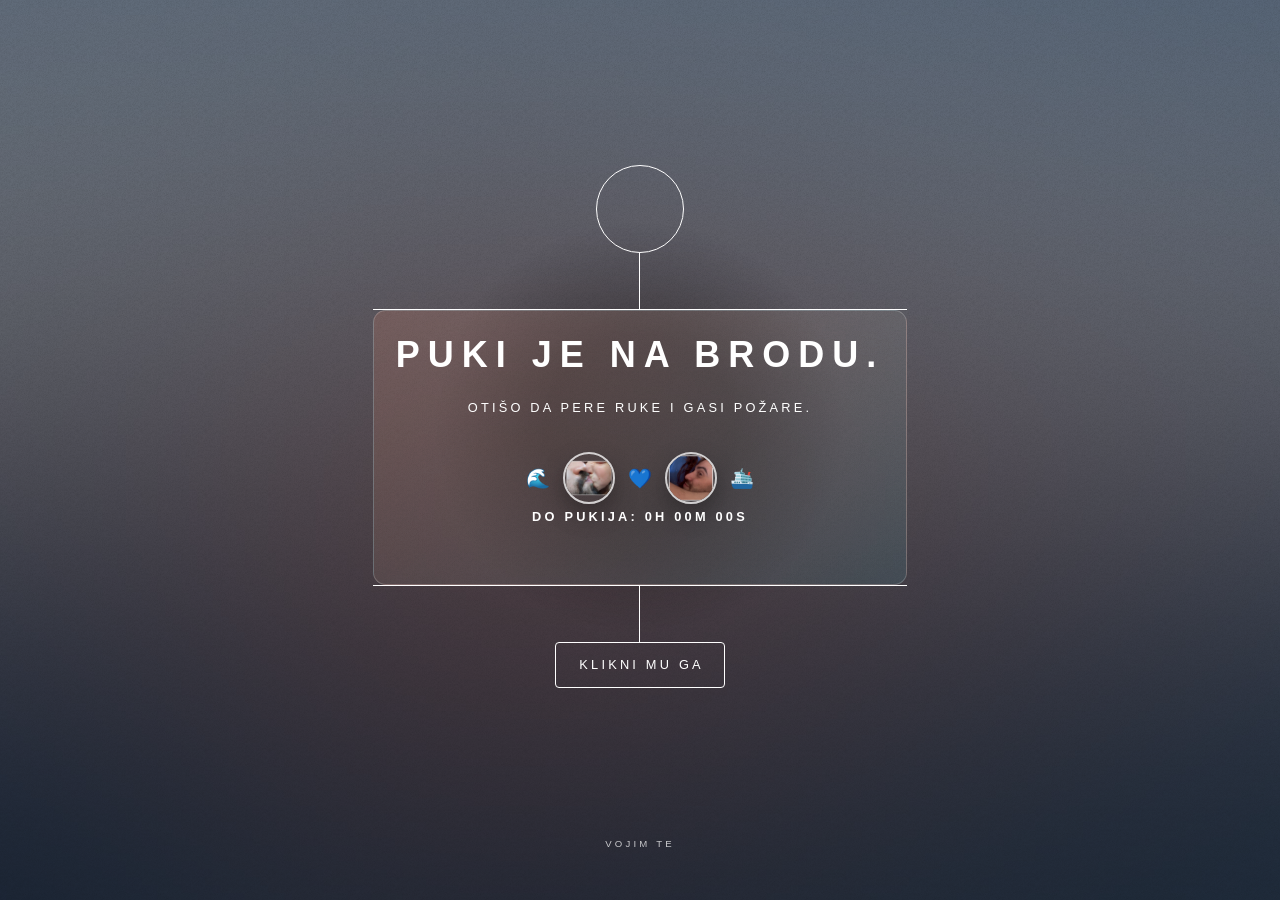
==== puki-na-brodu.html @ cd3540d0 "Refactor code structure for improved readability and maintainability" ====
<!-- beži bre ne čitaj skloni se -->
<!DOCTYPE HTML>
<html>
	<head>
		<title>PUKI NA BRODU</title>
		<meta charset="utf-8" />
		<meta name="viewport" content="width=device-width, initial-scale=1, user-scalable=no" />
		<link rel="icon" type="image/webp" href="images/puki.webp" />
		<link rel="stylesheet" href="assets/css/main.css" />
		<noscript><link rel="stylesheet" href="assets/css/noscript.css" /></noscript>
		<style>
			:root {
				--boja-1: #ff8a65;
				--boja-2: #ffd54f;
				--boja-3: #4dd0e1;
				--boja-4: #f06292;
				--staklo: rgba(255, 255, 255, 0.08);
			}

			#header .content .inner {
				background: linear-gradient(145deg, rgba(255, 138, 101, 0.16), rgba(77, 208, 225, 0.1));
				border: 1px solid rgba(255, 255, 255, 0.2);
				border-radius: 0.8rem;
				padding: 1.35rem;
			}

			.osmeh-red {
				display: flex;
				justify-content: center;
				align-items: center;
				gap: 0.8rem;
				margin-top: 0.9rem;
				font-size: 1.2rem;
			}

			.ukras-slika {
				width: 52px;
				height: 52px;
				border-radius: 50%;
				object-fit: cover;
				border: 2px solid rgba(255, 255, 255, 0.75);
				box-shadow: 0 10px 24px rgba(0, 0, 0, 0.3);
			}

			.brod-kutija {
				display: grid;
				gap: 1.25rem;
			}

			.brod-kartica {
				border: 1px solid rgba(255, 255, 255, 0.25);
				border-radius: 0.5rem;
				padding: 1rem 1.1rem;
				background: linear-gradient(135deg, var(--staklo), rgba(255, 255, 255, 0.02));
				backdrop-filter: blur(6px);
				cursor: pointer;
				transition: transform 180ms ease, border-color 180ms ease, box-shadow 180ms ease;
			}

			.brod-kartica:hover {
				transform: translateY(-2px);
				border-color: rgba(255, 213, 79, 0.75);
				box-shadow: 0 12px 24px rgba(0, 0, 0, 0.25);
			}

			.brod-kartica:focus-visible {
				outline: 2px solid var(--boja-2);
				outline-offset: 2px;
			}

			.brod-oznaka {
				display: inline-flex;
				align-items: center;
				gap: 0.45rem;
				font-size: 0.75rem;
				letter-spacing: 0.16rem;
				text-transform: uppercase;
				opacity: 0.86;
			}

			.brod-oznaka.otkljucano {
				color: #8bffb4;
			}

			.brod-oznaka.zakljucano {
				color: #ffd88a;
			}

			.brod-kartica h3 {
				margin: 0.65rem 0 0.5rem;
				font-size: 1rem;
				letter-spacing: 0.05rem;
			}

			.brod-kartica p {
				margin: 0;
				line-height: 1.75;
			}

			.poruka-zaglavlje {
				display: flex;
				justify-content: space-between;
				align-items: center;
				gap: 0.8rem;
			}

			.poruka-emodzi {
				font-size: 1.25rem;
			}

			.poruka-hint {
				display: block;
				margin-top: 0.4rem;
				font-size: 0.8rem;
				opacity: 0.8;
			}

			.poruka-strelica {
				font-size: 1.1rem;
				opacity: 0.9;
				transition: transform 220ms ease;
			}

			.brod-kartica.otvorena .poruka-strelica {
				transform: rotate(180deg);
			}

			.poruka-sadrzaj {
				max-height: 0;
				overflow: hidden;
				opacity: 0;
				transform: translateY(-5px);
				transition: max-height 360ms ease, opacity 280ms ease, transform 280ms ease, margin-top 280ms ease;
				margin-top: 0;
			}

			.brod-kartica.otvorena .poruka-sadrzaj {
				max-height: 420px;
				opacity: 1;
				transform: translateY(0);
				margin-top: 0.65rem;
			}

			.slika-poruke {
				width: 100%;
				max-width: 320px;
				display: block;
				margin-top: 0.7rem;
				border-radius: 0.6rem;
				border: 1px solid rgba(255, 255, 255, 0.35);
			}

			.brod-kartica.zakljucano-tresenje {
				animation: tresni 360ms ease;
			}

			@keyframes tresni {
				0% { transform: translateX(0); }
				25% { transform: translateX(-5px); }
				50% { transform: translateX(5px); }
				75% { transform: translateX(-3px); }
				100% { transform: translateX(0); }
			}

			.brod-odbrojavanje {
				font-size: 1.5rem;
				font-weight: 700;
				letter-spacing: 0.08rem;
				line-height: 1.2;
				word-break: break-word;
			}

			.brod-podtekst {
				opacity: 0.84;
				margin-top: 0.35rem;
				font-size: 0.92rem;
			}

			.napomena-azuriranje {
				display: block;
				margin-top: 0.75rem;
				font-size: 0.78rem;
				opacity: 0.65;
			}

			.vracen-status {
				color: #8bffb4;
				font-weight: 700;
			}

			@media screen and (max-width: 736px) {
				.brod-odbrojavanje {
					font-size: 1.2rem;
				}

				.ukras-slika {
					width: 42px;
					height: 42px;
				}
			}
		</style>
	</head>
	<body class="is-preload">

		<div id="wrapper">
			<header id="header">
				<div class="logo">
					<span class="icon solid fa-ship"></span>
				</div>
				<div class="content">
					<div class="inner">
						<h1>Puki je na brodu.</h1>
						<p>Otišo da pere ruke i gasi požare.</p>
						<div class="osmeh-red" aria-hidden="true">
							<span>🌊</span>
							<img class="ukras-slika" src="images/ljub.webp" alt="" />
							<span>💙</span>
							<img class="ukras-slika" src="images/grl.webp" alt="" />
							<span>🛳️</span>
						</div>
						<p class="brod-odbrojavanje" id="odbrojavanjeSati">Odbrojavanje</p>
						<p class="brod-podtekst" id="odbrojavanjeOpis">Puki povratak dan trijes prvi oktobar.</p>
					</div>
				</div>
				<nav>
					<ul>
						<li><a href="#poruke">Klikni mu ga</a></li>
					</ul>
				</nav>
			</header>

			<div id="main">
				<article id="poruke">
					<h2 class="major">Otvori kad...</h2>
					<div class="brod-kutija">
						<section class="brod-kartica poruka-kartica" id="karticaUvekTu" data-zakljucana="ne" role="button" tabindex="0" aria-expanded="false" aria-controls="sadrzajUvekTu">
							<p class="brod-oznaka otkljucano"><span class="icon solid fa-envelope-open-text"></span> Otključano</p>
							<div class="poruka-zaglavlje">
								<h3>Otvori kad ti baš falim</h3>
								<span class="poruka-strelica" aria-hidden="true">▼</span>
							</div>
							<span class="poruka-hint"><span class="poruka-emodzi" aria-hidden="true">💌</span> Klikni karticu da otvoriš poruku.</span>
							<div class="poruka-sadrzaj" id="sadrzajUvekTu">
								<p>
									A bre stenčugo...<br />
									Nemo pačeš, mnogo te vojim i nedostaješ mi.<br />
									Brzo se vraćam, nećeš ni osetiti. 🤍
								</p>
								<img class="slika-poruke" src="images/ljub.webp" alt="Puki i ti dok se ljubite" />
							</div>
						</section>

						<section class="brod-kartica poruka-kartica" id="rucnaPorukaKartica" data-zakljucana="da" role="button" tabindex="0" aria-expanded="false" aria-controls="sadrzajRucnePoruke">
							<p class="brod-oznaka zakljucano" id="rucnaPorukaOznaka"><span class="icon solid fa-lock"></span> Zaključano</p>
							<div class="poruka-zaglavlje">
								<h3 id="rucnaPorukaNaslov">Otvori kad Puki otključa</h3>
								<span class="poruka-strelica" aria-hidden="true">▼</span>
							</div>
							<span class="poruka-hint" id="rucnaPorukaHint"><span class="poruka-emodzi" aria-hidden="true">🔒</span> Još je zaključano, klik može samo da proba.</span>
							<div class="poruka-sadrzaj" id="sadrzajRucnePoruke">
								<p id="rucnaPorukaTekst">Nema poruke još.</p>
								<img class="slika-poruke" src="images/grl.webp" alt="Puki i ti dok se grlite" />
							</div>
							<span class="napomena-azuriranje">Nema poruke bjež.</span>
						</section>
					</div>
				</article>
			</div>

			<footer id="footer">
				<p class="copyright">vojim te</p>
			</footer>
		</div>

		<div id="bg"></div>

		<script src="assets/js/jquery.min.js"></script>
		<script src="assets/js/browser.min.js"></script>
		<script src="assets/js/breakpoints.min.js"></script>
		<script src="assets/js/util.js"></script>
		<script src="assets/js/main.js"></script>
		<script>
			(function () {
				var povratakU = new Date('2026-10-31T23:00:00+01:00');
				var odbrojavanjeSatiEl = document.getElementById('odbrojavanjeSati');
				var odbrojavanjeOpisEl = document.getElementById('odbrojavanjeOpis');

				
				var RUCNA_PORUKA = {
					otkljucana: false
				};

				var rucnaPorukaOznakaEl = document.getElementById('rucnaPorukaOznaka');
				var rucnaPorukaNaslovEl = document.getElementById('rucnaPorukaNaslov');
				var rucnaPorukaTekstEl = document.getElementById('rucnaPorukaTekst');
				var rucnaPorukaKarticaEl = document.getElementById('rucnaPorukaKartica');
				var rucnaPorukaHintEl = document.getElementById('rucnaPorukaHint');

				function dopuniNulom(vrednost) {
					return String(vrednost).padStart(2, '0');
				}

				function azurirajOdbrojavanje() {
					if (!odbrojavanjeSatiEl || !odbrojavanjeOpisEl)
						return;

					var razlikaMs = povratakU.getTime() - Date.now();

					if (razlikaMs <= 0) {
						odbrojavanjeSatiEl.textContent = 'Do Pukija: 0h 00m 00s';
						odbrojavanjeOpisEl.textContent = '';
						return;
					}

					var ukupnoSekundi = Math.floor(razlikaMs / 1000);
					var ukupnoSati = Math.floor(ukupnoSekundi / 3600);
					var minuti = Math.floor((ukupnoSekundi % 3600) / 60);
					var sekunde = ukupnoSekundi % 60;

					odbrojavanjeSatiEl.textContent = 'Do Pukija: ' + ukupnoSati + 'h ' + dopuniNulom(minuti) + 'm ' + dopuniNulom(sekunde) + 's';
					odbrojavanjeOpisEl.textContent = 'Povratak planiran 31. oktobra predveče (okvirno 23:00).';
				}

				function prikaziRucnuPoruku() {
					if (!rucnaPorukaOznakaEl || !rucnaPorukaNaslovEl || !rucnaPorukaTekstEl)
						return;

					if (RUCNA_PORUKA.otkljucana) {
						rucnaPorukaOznakaEl.classList.remove('zakljucano');
						rucnaPorukaOznakaEl.classList.add('otkljucano');
						rucnaPorukaOznakaEl.innerHTML = '<span class="icon solid fa-envelope-open-text"></span> Otkljucano';
						rucnaPorukaNaslovEl.textContent = RUCNA_PORUKA.naslov || 'Nova poruka od Pukija';
						rucnaPorukaTekstEl.textContent = RUCNA_PORUKA.tekst || 'Čekaj nisam stigo da napišemmm.';
						if (rucnaPorukaKarticaEl)
							rucnaPorukaKarticaEl.setAttribute('data-zakljucana', 'ne');
						if (rucnaPorukaHintEl)
							rucnaPorukaHintEl.innerHTML = '<span class="poruka-emodzi" aria-hidden="true">✨</span> Klikni karticu da otvoriš poruku.';
					}
				}

				function promeniOtvorenostKartice(karticaEl) {
					var jeZakljucana = karticaEl.getAttribute('data-zakljucana') === 'da';
					if (jeZakljucana) {
						karticaEl.classList.remove('zakljucano-tresenje');
						void karticaEl.offsetWidth;
						karticaEl.classList.add('zakljucano-tresenje');
						if (rucnaPorukaHintEl)
							rucnaPorukaHintEl.innerHTML = '<span class="poruka-emodzi" aria-hidden="true">🔐</span> Još malo strpljenja, Puki će otključati kada dođe trenutak.';
						return;
					}

					var sadaOtvorena = karticaEl.classList.toggle('otvorena');
					karticaEl.setAttribute('aria-expanded', sadaOtvorena ? 'true' : 'false');
				}

				function poveziKarticeNaKlik() {
					var kartice = document.querySelectorAll('.poruka-kartica');
					for (var i = 0; i < kartice.length; i++) {
						kartice[i].addEventListener('click', function () {
							promeniOtvorenostKartice(this);
						});

						kartice[i].addEventListener('keydown', function (event) {
							if (event.key === 'Enter' || event.key === ' ') {
								event.preventDefault();
								promeniOtvorenostKartice(this);
							}
						});
					}
				}

				prikaziRucnuPoruku();
				poveziKarticeNaKlik();
				azurirajOdbrojavanje();
				window.setInterval(azurirajOdbrojavanje, 1000);
			})();
		</script>

	</body>
</html>
---- assets/css/main.css ----
#header .return-celebration {
		margin-top: 1.25rem;
		padding: 2rem 1.5rem 2.25rem;
		width: 100%;
		min-height: 18rem;
		box-sizing: border-box;
		overflow: visible;
		display: flex;
		flex-direction: column;
		justify-content: flex-start;
		gap: 1rem;
		border-radius: 18px;
		background: rgba(255, 255, 255, 0.12);
		border: 1px solid rgba(255, 255, 255, 0.18);
		box-shadow: 0 18px 40px rgba(0, 0, 0, 0.18);
		backdrop-filter: blur(10px);
		-webkit-backdrop-filter: blur(10px);
		text-align: center;
		animation: celebration-pop 0.8s ease-out both;
	}

	#header .celebration-badge,
	#header .celebration-title,
	#header .celebration-copy {
		margin: 0;
	}

	#header .celebration-badge {
		font-size: 0.78rem;
		letter-spacing: 0.24em;
		text-transform: uppercase;
		opacity: 0.9;
	}

	#header .celebration-title {
		margin-top: 0.55rem;
		font-size: 1.15rem;
		font-weight: 700;
	}

	#header .celebration-copy {
		margin-top: 0.5rem;
		font-size: 0.92rem;
		line-height: 1.6;
		opacity: 0.92;
		word-break: break-word;
	}

	#header .celebration-links {
		display: flex;
		flex-wrap: wrap;
		justify-content: space-around;
		gap: 0.75rem;
		margin-top: 1.25rem;
		padding-top: 0.25rem;
	}

	#header .celebration-link {
		min-width: 12rem;
		white-space: normal;
		letter-spacing: 0.04rem;
		padding: 0.55rem 1rem;
		font-size: 0.9rem;
		text-transform: none;
		display: inline-flex;
		align-items: center;
		justify-content: center;
	}

	@media (max-width: 640px) {
		#header .return-celebration {
			min-height: 0;
			padding: 1.4rem 1rem 1.6rem;
		}

		#header .celebration-links {
			flex-direction: column;
			align-items: stretch;
		}
		#header .celebration-link {
			min-width: 0;
			width: 100%;
		}
	}

	#header .celebration-confetti {
		display: flex;
		justify-content: center;
		gap: 0.55rem;
		margin-top: 0.9rem;
		font-size: 1.15rem;
		filter: drop-shadow(0 8px 12px rgba(0, 0, 0, 0.22));
	}

	#header .celebration-confetti span {
		display: inline-block;
		animation: confetti-bounce 1.6s ease-in-out infinite;
	}

	#header .celebration-confetti span:nth-child(2) {
		animation-delay: 0.12s;
	}

	#header .celebration-confetti span:nth-child(3) {
		animation-delay: 0.24s;
	}

	#header .celebration-confetti span:nth-child(4) {
		animation-delay: 0.36s;
	}

	#header .celebration-confetti span:nth-child(5) {
		animation-delay: 0.48s;
	}

	@keyframes celebration-pop {
		from {
			opacity: 0;
			transform: translateY(18px) scale(0.96);
		}
		to {
			opacity: 1;
			transform: translateY(0) scale(1);
		}
	}

	@keyframes confetti-bounce {
		0%, 100% {
			transform: translateY(0) rotate(0deg);
		}
		50% {
			transform: translateY(-7px) rotate(8deg);
		}
	}
@import url(fontawesome-all.min.css);
@import url("https://fonts.googleapis.com/css?family=Source+Sans+Pro:300italic,600italic,300,600");


html, body, div, span, applet, object,
iframe, h1, h2, h3, h4, h5, h6, p, blockquote,
pre, a, abbr, acronym, address, big, cite,
code, del, dfn, em, img, ins, kbd, q, s, samp,
small, strike, strong, sub, sup, tt, var, b,
u, i, center, dl, dt, dd, ol, ul, li, fieldset,
form, label, legend, table, caption, tbody,
tfoot, thead, tr, th, td, article, aside,
canvas, details, embed, figure, figcaption,
footer, header, hgroup, menu, nav, output, ruby,
section, summary, time, mark, audio, video {
	margin: 0;
	padding: 0;
	border: 0;
	font-size: 100%;
	font: inherit;
	vertical-align: baseline;}

article, aside, details, figcaption, figure,
footer, header, hgroup, menu, nav, section {
	display: block;}

body {
	line-height: 1;
}

ol, ul {
	list-style: none;
}

blockquote, q {
	quotes: none;
}

	blockquote:before, blockquote:after, q:before, q:after {
		content: '';
		content: none;
	}

table {
	border-collapse: collapse;
	border-spacing: 0;
}

body {
	-webkit-text-size-adjust: none;
}

mark {
	background-color: transparent;
	color: inherit;
}

input::-moz-focus-inner {
	border: 0;
	padding: 0;
}

input, select, textarea {
	-moz-appearance: none;
	-webkit-appearance: none;
	-ms-appearance: none;
	appearance: none;
}

/* Basic */

	@-ms-viewport {
		width: device-width;
	}

	@media screen and (max-width: 480px) {

		html, body {
			min-width: 320px;
		}

	}

	html {
		box-sizing: border-box;
	}

	*, *:before, *:after {
		box-sizing: inherit;
	}

	body {
		background: #1b1f22;
	}

		body.is-preload *, body.is-preload *:before, body.is-preload *:after {
			-moz-animation: none !important;
			-webkit-animation: none !important;
			-ms-animation: none !important;
			animation: none !important;
			-moz-transition: none !important;
			-webkit-transition: none !important;
			-ms-transition: none !important;
			transition: none !important;
		}

/* Type */

	html {
		font-size: 16pt;
	}

		@media screen and (max-width: 1680px) {

			html {
				font-size: 12pt;
			}

		}

		@media screen and (max-width: 736px) {

			html {
				font-size: 11pt;
			}

		}

		@media screen and (max-width: 360px) {

			html {
				font-size: 10pt;
			}

		}

	body, input, select, textarea {
		color: #ffffff;
		font-family: "Source Sans Pro", sans-serif;
		font-weight: 300;
		font-size: 1rem;
		line-height: 1.65;
	}

	a {
		-moz-transition: color 0.2s ease-in-out, background-color 0.2s ease-in-out, border-bottom-color 0.2s ease-in-out;
		-webkit-transition: color 0.2s ease-in-out, background-color 0.2s ease-in-out, border-bottom-color 0.2s ease-in-out;
		-ms-transition: color 0.2s ease-in-out, background-color 0.2s ease-in-out, border-bottom-color 0.2s ease-in-out;
		transition: color 0.2s ease-in-out, background-color 0.2s ease-in-out, border-bottom-color 0.2s ease-in-out;
		border-bottom: dotted 1px rgba(255, 255, 255, 0.5);
		text-decoration: none;
		color: inherit;
	}

		a:hover {
			border-bottom-color: transparent;
		}

	strong, b {
		color: #ffffff;
		font-weight: 600;
	}

	em, i {
		font-style: italic;
	}

	p {
		margin: 0 0 2rem 0;
	}

	h1, h2, h3, h4, h5, h6 {
		color: #ffffff;
		font-weight: 600;
		line-height: 1.5;
		margin: 0 0 1rem 0;
		text-transform: uppercase;
		letter-spacing: 0.2rem;
	}

		h1 a, h2 a, h3 a, h4 a, h5 a, h6 a {
			color: inherit;
			text-decoration: none;
		}

		h1.major, h2.major, h3.major, h4.major, h5.major, h6.major {
			border-bottom: solid 1px #ffffff;
			width: -moz-max-content;
			width: -webkit-max-content;
			width: -ms-max-content;
			width: max-content;
			padding-bottom: 0.5rem;
			margin: 0 0 2rem 0;
		}

	h1 {
		font-size: 2.25rem;
		line-height: 1.3;
		letter-spacing: 0.5rem;
	}

	h2 {
		font-size: 1.5rem;
		line-height: 1.4;
		letter-spacing: 0.5rem;
	}

	h3 {
		font-size: 1rem;
	}

	h4 {
		font-size: 0.8rem;
	}

	h5 {
		font-size: 0.7rem;
	}

	h6 {
		font-size: 0.6rem;
	}

	@media screen and (max-width: 736px) {

		h1 {
			font-size: 1.75rem;
			line-height: 1.4;
		}

		h2 {
			font-size: 1.25em;
			line-height: 1.5;
		}

	}

	sub {
		font-size: 0.8rem;
		position: relative;
		top: 0.5rem;
	}

	sup {
		font-size: 0.8rem;
		position: relative;
		top: -0.5rem;
	}

	blockquote {
		border-left: solid 4px #ffffff;
		font-style: italic;
		margin: 0 0 2rem 0;
		padding: 0.5rem 0 0.5rem 2rem;
	}

	code {
		background: rgba(255, 255, 255, 0.075);
		border-radius: 4px;
		font-family: "Courier New", monospace;
		font-size: 0.9rem;
		margin: 0 0.25rem;
		padding: 0.25rem 0.65rem;
	}

	pre {
		-webkit-overflow-scrolling: touch;
		font-family: "Courier New", monospace;
		font-size: 0.9rem;
		margin: 0 0 2rem 0;
	}

		pre code {
			display: block;
			line-height: 1.75;
			padding: 1rem 1.5rem;
			overflow-x: auto;
		}

	hr {
		border: 0;
		border-bottom: solid 1px #ffffff;
		margin: 2.75rem 0;
	}

	.align-left {
		text-align: left;
	}

	.align-center {
		text-align: center;
	}

	.align-right {
		text-align: right;
	}

/* Form */

	form {
		margin: 0 0 2rem 0;
	}

		form > :last-child {
			margin-bottom: 0;
		}

		form > .fields {
			display: -moz-flex;
			display: -webkit-flex;
			display: -ms-flex;
			display: flex;
			-moz-flex-wrap: wrap;
			-webkit-flex-wrap: wrap;
			-ms-flex-wrap: wrap;
			flex-wrap: wrap;
			width: calc(100% + 3rem);
			margin: -1.5rem 0 2rem -1.5rem;
		}

			form > .fields > .field {
				-moz-flex-grow: 0;
				-webkit-flex-grow: 0;
				-ms-flex-grow: 0;
				flex-grow: 0;
				-moz-flex-shrink: 0;
				-webkit-flex-shrink: 0;
				-ms-flex-shrink: 0;
				flex-shrink: 0;
				padding: 1.5rem 0 0 1.5rem;
				width: calc(100% - 1.5rem);
			}

				form > .fields > .field.half {
					width: calc(50% - 0.75rem);
				}

				form > .fields > .field.third {
					width: calc(100%/3 - 0.5rem);
				}

				form > .fields > .field.quarter {
					width: calc(25% - 0.375rem);
				}

		@media screen and (max-width: 480px) {

			form > .fields {
				width: calc(100% + 3rem);
				margin: -1.5rem 0 2rem -1.5rem;
			}

				form > .fields > .field {
					padding: 1.5rem 0 0 1.5rem;
					width: calc(100% - 1.5rem);
				}

					form > .fields > .field.half {
						width: calc(100% - 1.5rem);
					}

					form > .fields > .field.third {
						width: calc(100% - 1.5rem);
					}

					form > .fields > .field.quarter {
						width: calc(100% - 1.5rem);
					}

		}

	label {
		color: #ffffff;
		display: block;
		font-size: 0.8rem;
		font-weight: 300;
		letter-spacing: 0.2rem;
		line-height: 1.5;
		margin: 0 0 1rem 0;
		text-transform: uppercase;
	}

	input[type="text"],
	input[type="password"],
	input[type="email"],
	input[type="tel"],
	select,
	textarea {
		-moz-appearance: none;
		-webkit-appearance: none;
		-ms-appearance: none;
		appearance: none;
		-moz-transition: border-color 0.2s ease-in-out, box-shadow 0.2s ease-in-out, background-color 0.2s ease-in-out;
		-webkit-transition: border-color 0.2s ease-in-out, box-shadow 0.2s ease-in-out, background-color 0.2s ease-in-out;
		-ms-transition: border-color 0.2s ease-in-out, box-shadow 0.2s ease-in-out, background-color 0.2s ease-in-out;
		transition: border-color 0.2s ease-in-out, box-shadow 0.2s ease-in-out, background-color 0.2s ease-in-out;
		background-color: transparent;
		border-radius: 4px;
		border: solid 1px #ffffff;
		color: inherit;
		display: block;
		outline: 0;
		padding: 0 1rem;
		text-decoration: none;
		width: 100%;
	}

		input[type="text"]:invalid,
		input[type="password"]:invalid,
		input[type="email"]:invalid,
		input[type="tel"]:invalid,
		select:invalid,
		textarea:invalid {
			box-shadow: none;
		}

		input[type="text"]:focus,
		input[type="password"]:focus,
		input[type="email"]:focus,
		input[type="tel"]:focus,
		select:focus,
		textarea:focus {
			background: rgba(255, 255, 255, 0.075);
			border-color: #ffffff;
			box-shadow: 0 0 0 1px #ffffff;
		}

	select {
		background-image: url("data:image/svg+xml;charset=utf8,%3Csvg xmlns='http://www.w3.org/2000/svg' width='40' height='40' preserveAspectRatio='none' viewBox='0 0 40 40'%3E%3Cpath d='M9.4,12.3l10.4,10.4l10.4-10.4c0.2-0.2,0.5-0.4,0.9-0.4c0.3,0,0.6,0.1,0.9,0.4l3.3,3.3c0.2,0.2,0.4,0.5,0.4,0.9 c0,0.4-0.1,0.6-0.4,0.9L20.7,31.9c-0.2,0.2-0.5,0.4-0.9,0.4c-0.3,0-0.6-0.1-0.9-0.4L4.3,17.3c-0.2-0.2-0.4-0.5-0.4-0.9 c0-0.4,0.1-0.6,0.4-0.9l3.3-3.3c0.2-0.2,0.5-0.4,0.9-0.4S9.1,12.1,9.4,12.3z' fill='%23ffffff' /%3E%3C/svg%3E");
		background-size: 1.25rem;
		background-repeat: no-repeat;
		background-position: calc(100% - 1rem) center;
		height: 2.75rem;
		padding-right: 2.75rem;
		text-overflow: ellipsis;
	}

		select option {
			color: #ffffff;
			background: #1b1f22;
		}

		select:focus::-ms-value {
			background-color: transparent;
		}

		select::-ms-expand {
			display: none;
		}

	input[type="text"],
	input[type="password"],
	input[type="email"],
	select {
		height: 2.75rem;
	}

	textarea {
		padding: 0.75rem 1rem;
	}

	input[type="checkbox"],
	input[type="radio"] {
		-moz-appearance: none;
		-webkit-appearance: none;
		-ms-appearance: none;
		appearance: none;
		display: block;
		float: left;
		margin-right: -2rem;
		opacity: 0;
		width: 1rem;
		z-index: -1;
	}

		input[type="checkbox"] + label,
		input[type="radio"] + label {
			text-decoration: none;
			-moz-user-select: none;
			-webkit-user-select: none;
			-ms-user-select: none;
			user-select: none;
			color: #ffffff;
			cursor: pointer;
			display: inline-block;
			font-size: 0.8rem;
			font-weight: 300;
			margin: 0 0 0.5rem 0;
			padding-left: 2.65rem;
			padding-right: 0.75rem;
			position: relative;
		}

			input[type="checkbox"] + label:before,
			input[type="radio"] + label:before {
				-moz-osx-font-smoothing: grayscale;
				-webkit-font-smoothing: antialiased;
				display: inline-block;
				font-style: normal;
				font-variant: normal;
				text-rendering: auto;
				line-height: 1;
				text-transform: none !important;
				font-family: 'Font Awesome 5 Free';
				font-weight: 900;
			}

			input[type="checkbox"] + label:before,
			input[type="radio"] + label:before {
				-moz-transition: border-color 0.2s ease-in-out, box-shadow 0.2s ease-in-out, background-color 0.2s ease-in-out;
				-webkit-transition: border-color 0.2s ease-in-out, box-shadow 0.2s ease-in-out, background-color 0.2s ease-in-out;
				-ms-transition: border-color 0.2s ease-in-out, box-shadow 0.2s ease-in-out, background-color 0.2s ease-in-out;
				transition: border-color 0.2s ease-in-out, box-shadow 0.2s ease-in-out, background-color 0.2s ease-in-out;
				border-radius: 4px;
				border: solid 1px #ffffff;
				content: '';
				display: inline-block;
				height: 1.65rem;
				left: 0;
				line-height: 1.65rem;
				position: absolute;
				text-align: center;
				top: -0.15rem;
				width: 1.65rem;
			}

		input[type="checkbox"]:checked + label:before,
		input[type="radio"]:checked + label:before {
			background: #ffffff !important;
			border-color: #ffffff !important;
			color: #1b1f22;
			content: '\f00c';
		}

		input[type="checkbox"]:focus + label:before,
		input[type="radio"]:focus + label:before {
			background: rgba(255, 255, 255, 0.075);
			border-color: #ffffff;
			box-shadow: 0 0 0 1px #ffffff;
		}

	input[type="checkbox"] + label:before {
		border-radius: 4px;
	}

	input[type="radio"] + label:before {
		border-radius: 100%;
	}

	::-webkit-input-placeholder {
		color: rgba(255, 255, 255, 0.5) !important;
		opacity: 1.0;
	}

	:-moz-placeholder {
		color: rgba(255, 255, 255, 0.5) !important;
		opacity: 1.0;
	}

	::-moz-placeholder {
		color: rgba(255, 255, 255, 0.5) !important;
		opacity: 1.0;
	}

	:-ms-input-placeholder {
		color: rgba(255, 255, 255, 0.5) !important;
		opacity: 1.0;
	}

	.formerize-placeholder {
		color: rgba(255, 255, 255, 0.5) !important;
		opacity: 1.0;
	}

/* Box */

	.box {
		border-radius: 4px;
		border: solid 1px #ffffff;
		margin-bottom: 2rem;
		padding: 1.5em;
	}

		.box > :last-child,
		.box > :last-child > :last-child,
		.box > :last-child > :last-child > :last-child {
			margin-bottom: 0;
		}

		.box.alt {
			border: 0;
			border-radius: 0;
			padding: 0;
		}

/* Icon */

	.icon {
		text-decoration: none;
		border-bottom: none;
		position: relative;
	}

		.icon:before {
			-moz-osx-font-smoothing: grayscale;
			-webkit-font-smoothing: antialiased;
			display: inline-block;
			font-style: normal;
			font-variant: normal;
			text-rendering: auto;
			line-height: 1;
			text-transform: none !important;
			font-family: 'Font Awesome 5 Free';
			font-weight: 400;
		}

		.icon > .label {
			display: none;
		}

		.icon:before {
			line-height: inherit;
		}

		.icon.solid:before {
			font-weight: 900;
		}

		.icon.brands:before {
			font-family: 'Font Awesome 5 Brands';
		}

/* Image */

	.image {
		border-radius: 4px;
		border: 0;
		display: inline-block;
		position: relative;
	}

		.image:before {
			pointer-events: none;
			background-image: url("../../images/overlay.png");
			background-color: rgba(19, 21, 25, 0.5);
			border-radius: 4px;
			content: '';
			display: block;
			height: 100%;
			left: 0;
			opacity: 0.5;
			position: absolute;
			top: 0;
			width: 100%;
		}

		.image img {
			border-radius: 4px;
			display: block;
		}

		.image.left, .image.right {
			max-width: 40%;
		}

			.image.left img, .image.right img {
				width: 100%;
			}

		.image.left {
			float: left;
			padding: 0 1.5em 1em 0;
			top: 0.25em;
		}

		.image.right {
			float: right;
			padding: 0 0 1em 1.5em;
			top: 0.25em;
		}

		.image.fit {
			display: block;
			margin: 0 0 2rem 0;
			width: 100%;
		}

			.image.fit img {
				width: 100%;
			}

		.image.main {
			display: block;
			margin: 2.5rem 0;
			width: 100%;
		}

			.image.main img {
				width: 100%;
			}

		@media screen and (max-width: 736px) {

			.image.main {
				margin: 2rem 0;
			}

		}

		@media screen and (max-width: 480px) {

			.image.main {
				margin: 1.5rem 0;
			}

		}

/* List */

	ol {
		list-style: decimal;
		margin: 0 0 2rem 0;
		padding-left: 1.25em;
	}

		ol li {
			padding-left: 0.25em;
		}

	ul {
		list-style: disc;
		margin: 0 0 2rem 0;
		padding-left: 1em;
	}

		ul li {
			padding-left: 0.5em;
		}

		ul.alt {
			list-style: none;
			padding-left: 0;
		}

			ul.alt li {
				border-top: solid 1px #ffffff;
				padding: 0.5em 0;
			}

				ul.alt li:first-child {
					border-top: 0;
					padding-top: 0;
				}

	dl {
		margin: 0 0 2rem 0;
	}

		dl dt {
			display: block;
			font-weight: 600;
			margin: 0 0 1rem 0;
		}

		dl dd {
			margin-left: 2rem;
		}

/* Actions */

	ul.actions {
		display: -moz-flex;
		display: -webkit-flex;
		display: -ms-flex;
		display: flex;
		cursor: default;
		list-style: none;
		margin-left: -1rem;
		padding-left: 0;
	}

		ul.actions li {
			padding: 0 0 0 1rem;
			vertical-align: middle;
		}

		ul.actions.special {
			-moz-justify-content: center;
			-webkit-justify-content: center;
			-ms-justify-content: center;
			justify-content: center;
			width: 100%;
			margin-left: 0;
		}

			ul.actions.special li:first-child {
				padding-left: 0;
			}

		ul.actions.stacked {
			-moz-flex-direction: column;
			-webkit-flex-direction: column;
			-ms-flex-direction: column;
			flex-direction: column;
			margin-left: 0;
		}

			ul.actions.stacked li {
				padding: 1.3rem 0 0 0;
			}

				ul.actions.stacked li:first-child {
					padding-top: 0;
				}

		ul.actions.fit {
			width: calc(100% + 1rem);
		}

			ul.actions.fit li {
				-moz-flex-grow: 1;
				-webkit-flex-grow: 1;
				-ms-flex-grow: 1;
				flex-grow: 1;
				-moz-flex-shrink: 1;
				-webkit-flex-shrink: 1;
				-ms-flex-shrink: 1;
				flex-shrink: 1;
				width: 100%;
			}

				ul.actions.fit li > * {
					width: 100%;
				}

			ul.actions.fit.stacked {
				width: 100%;
			}

		@media screen and (max-width: 480px) {

			ul.actions:not(.fixed) {
				-moz-flex-direction: column;
				-webkit-flex-direction: column;
				-ms-flex-direction: column;
				flex-direction: column;
				margin-left: 0;
				width: 100% !important;
			}

				ul.actions:not(.fixed) li {
					-moz-flex-grow: 1;
					-webkit-flex-grow: 1;
					-ms-flex-grow: 1;
					flex-grow: 1;
					-moz-flex-shrink: 1;
					-webkit-flex-shrink: 1;
					-ms-flex-shrink: 1;
					flex-shrink: 1;
					padding: 1rem 0 0 0;
					text-align: center;
					width: 100%;
				}

					ul.actions:not(.fixed) li > * {
						width: 100%;
					}

					ul.actions:not(.fixed) li:first-child {
						padding-top: 0;
					}

					ul.actions:not(.fixed) li input[type="submit"],
					ul.actions:not(.fixed) li input[type="reset"],
					ul.actions:not(.fixed) li input[type="button"],
					ul.actions:not(.fixed) li button,
					ul.actions:not(.fixed) li .button {
						width: 100%;
					}

						ul.actions:not(.fixed) li input[type="submit"].icon:before,
						ul.actions:not(.fixed) li input[type="reset"].icon:before,
						ul.actions:not(.fixed) li input[type="button"].icon:before,
						ul.actions:not(.fixed) li button.icon:before,
						ul.actions:not(.fixed) li .button.icon:before {
							margin-left: -0.5em;
						}

		}

/* Icons */

	ul.icons {
		cursor: default;
		list-style: none;
		padding-left: 0;
	}

		ul.icons li {
			display: inline-block;
			padding: 0 0.75em 0 0;
		}

			ul.icons li:last-child {
				padding-right: 0;
			}

			ul.icons li a {
				border-radius: 100%;
				box-shadow: inset 0 0 0 1px #ffffff;
				display: inline-block;
				height: 2.25rem;
				line-height: 2.25rem;
				text-align: center;
				width: 2.25rem;
			}

				ul.icons li a:hover {
					background-color: rgba(255, 255, 255, 0.075);
				}

				ul.icons li a:active {
					background-color: rgba(255, 255, 255, 0.175);
				}

/* Table */

	.table-wrapper {
		-webkit-overflow-scrolling: touch;
		overflow-x: auto;
	}

	table {
		margin: 0 0 2rem 0;
		width: 100%;
	}

		table tbody tr {
			border: solid 1px #ffffff;
			border-left: 0;
			border-right: 0;
		}

			table tbody tr:nth-child(2n + 1) {
				background-color: rgba(255, 255, 255, 0.075);
			}

		table td {
			padding: 0.75em 0.75em;
		}

		table th {
			color: #ffffff;
			font-size: 0.9em;
			font-weight: 600;
			padding: 0 0.75em 0.75em 0.75em;
			text-align: left;
		}

		table thead {
			border-bottom: solid 2px #ffffff;
		}

		table tfoot {
			border-top: solid 2px #ffffff;
		}

		table.alt {
			border-collapse: separate;
		}

			table.alt tbody tr td {
				border: solid 1px #ffffff;
				border-left-width: 0;
				border-top-width: 0;
			}

				table.alt tbody tr td:first-child {
					border-left-width: 1px;
				}

			table.alt tbody tr:first-child td {
				border-top-width: 1px;
			}

			table.alt thead {
				border-bottom: 0;
			}

			table.alt tfoot {
				border-top: 0;
			}

/* Button */

	input[type="submit"],
	input[type="reset"],
	input[type="button"],
	button,
	.button {
		-moz-appearance: none;
		-webkit-appearance: none;
		-ms-appearance: none;
		appearance: none;
		-moz-transition: background-color 0.2s ease-in-out, color 0.2s ease-in-out;
		-webkit-transition: background-color 0.2s ease-in-out, color 0.2s ease-in-out;
		-ms-transition: background-color 0.2s ease-in-out, color 0.2s ease-in-out;
		transition: background-color 0.2s ease-in-out, color 0.2s ease-in-out;
		background-color: transparent;
		border-radius: 4px;
		border: 0;
		box-shadow: inset 0 0 0 1px #ffffff;
		color: #ffffff !important;
		cursor: pointer;
		display: inline-block;
		font-size: 0.8rem;
		font-weight: 300;
		height: 2.75rem;
		letter-spacing: 0.2rem;
		line-height: 2.75rem;
		outline: 0;
		padding: 0 1.25rem 0 1.35rem;
		text-align: center;
		text-decoration: none;
		text-transform: uppercase;
		white-space: nowrap;
	}

		input[type="submit"]:hover,
		input[type="reset"]:hover,
		input[type="button"]:hover,
		button:hover,
		.button:hover {
			background-color: rgba(255, 255, 255, 0.075);
		}

		input[type="submit"]:active,
		input[type="reset"]:active,
		input[type="button"]:active,
		button:active,
		.button:active {
			background-color: rgba(255, 255, 255, 0.175);
		}

		input[type="submit"].icon:before,
		input[type="reset"].icon:before,
		input[type="button"].icon:before,
		button.icon:before,
		.button.icon:before {
			margin-right: 0.5em;
		}

		input[type="submit"].fit,
		input[type="reset"].fit,
		input[type="button"].fit,
		button.fit,
		.button.fit {
			width: 100%;
		}

		input[type="submit"].small,
		input[type="reset"].small,
		input[type="button"].small,
		button.small,
		.button.small {
			font-size: 0.6rem;
			height: 2.0625rem;
			line-height: 2.0625rem;
		}

		input[type="submit"].primary,
		input[type="reset"].primary,
		input[type="button"].primary,
		button.primary,
		.button.primary {
			background-color: #ffffff;
			color: #1b1f22 !important;
			font-weight: 600;
		}

		input[type="submit"].disabled, input[type="submit"]:disabled,
		input[type="reset"].disabled,
		input[type="reset"]:disabled,
		input[type="button"].disabled,
		input[type="button"]:disabled,
		button.disabled,
		button:disabled,
		.button.disabled,
		.button:disabled {
			pointer-events: none;
			cursor: default;
			opacity: 0.25;
		}

	input[type="submit"],
	input[type="reset"],
	input[type="button"],
	button {
		line-height: calc(2.75rem - 2px);
	}

/* BG */

	#bg {
		-moz-transform: scale(1.0);
		-webkit-transform: scale(1.0);
		-ms-transform: scale(1.0);
		transform: scale(1.0);
		-webkit-backface-visibility: hidden;
		position: fixed;
		top: 0;
		left: 0;
		width: 100%;
		height: 100vh;
		z-index: 1;
	}

		#bg:before, #bg:after {
			content: '';
			display: block;
			position: absolute;
			top: 0;
			left: 0;
			width: 100%;
			height: 100%;
		}

		#bg:before {
			-moz-transition: background-color 2.5s ease-in-out;
			-webkit-transition: background-color 2.5s ease-in-out;
			-ms-transition: background-color 2.5s ease-in-out;
			transition: background-color 2.5s ease-in-out;
			-moz-transition-delay: 0.75s;
			-webkit-transition-delay: 0.75s;
			-ms-transition-delay: 0.75s;
			transition-delay: 0.75s;
			background-image: linear-gradient(to top, rgba(19, 21, 25, 0.5), rgba(19, 21, 25, 0.5)), url("../../images/overlay.png");
			background-size: auto,
 256px 256px;
			background-position: center,
 center;
			background-repeat: no-repeat,
 repeat;
			z-index: 2;
		}

		#bg:after {
			-moz-transform: scale(1.125);
			-webkit-transform: scale(1.125);
			-ms-transform: scale(1.125);
			transform: scale(1.125);
			-moz-transition: -moz-transform 0.325s ease-in-out, -moz-filter 0.325s ease-in-out;
			-webkit-transition: -webkit-transform 0.325s ease-in-out, -webkit-filter 0.325s ease-in-out;
			-ms-transition: -ms-transform 0.325s ease-in-out, -ms-filter 0.325s ease-in-out;
			transition: transform 0.325s ease-in-out, filter 0.325s ease-in-out;
			background-image: url("../../images/bg.jpg");
			background-position: center;
			background-size: cover;
			background-repeat: no-repeat;
			z-index: 1;
		}

		body.is-article-visible #bg:after {
			-moz-transform: scale(1.0825);
			-webkit-transform: scale(1.0825);
			-ms-transform: scale(1.0825);
			transform: scale(1.0825);
			-moz-filter: blur(0.2rem);
			-webkit-filter: blur(0.2rem);
			-ms-filter: blur(0.2rem);
			filter: blur(0.2rem);
		}

		body.is-preload #bg:before {
			background-color: #000000;
		}

/* Wrapper */

	#wrapper {
		display: -moz-flex;
		display: -webkit-flex;
		display: -ms-flex;
		display: flex;
		-moz-flex-direction: column;
		-webkit-flex-direction: column;
		-ms-flex-direction: column;
		flex-direction: column;
		-moz-align-items: center;
		-webkit-align-items: center;
		-ms-align-items: center;
		align-items: center;
		-moz-justify-content: space-between;
		-webkit-justify-content: space-between;
		-ms-justify-content: space-between;
		justify-content: space-between;
		position: relative;
		min-height: 100vh;
		width: 100%;
		padding: 4rem 2rem;
		z-index: 3;
	}

		#wrapper:before {
			content: '';
			display: block;
		}

		@media screen and (max-width: 1680px) {

			#wrapper {
				padding: 3rem 2rem;
			}

		}

		@media screen and (max-width: 736px) {

			#wrapper {
				padding: 2rem 1rem;
			}

		}

		@media screen and (max-width: 480px) {

			#wrapper {
				padding: 1rem;
			}

		}

/* Header */

	#header {
		display: -moz-flex;
		display: -webkit-flex;
		display: -ms-flex;
		display: flex;
		-moz-flex-direction: column;
		-webkit-flex-direction: column;
		-ms-flex-direction: column;
		flex-direction: column;
		-moz-align-items: center;
		-webkit-align-items: center;
		-ms-align-items: center;
		align-items: center;
		-moz-transition: -moz-transform 0.325s ease-in-out, -moz-filter 0.325s ease-in-out, opacity 0.325s ease-in-out;
		-webkit-transition: -webkit-transform 0.325s ease-in-out, -webkit-filter 0.325s ease-in-out, opacity 0.325s ease-in-out;
		-ms-transition: -ms-transform 0.325s ease-in-out, -ms-filter 0.325s ease-in-out, opacity 0.325s ease-in-out;
		transition: transform 0.325s ease-in-out, filter 0.325s ease-in-out, opacity 0.325s ease-in-out;
		background-image: -moz-radial-gradient(rgba(0, 0, 0, 0.25) 25%, rgba(0, 0, 0, 0) 55%);
		background-image: -webkit-radial-gradient(rgba(0, 0, 0, 0.25) 25%, rgba(0, 0, 0, 0) 55%);
		background-image: -ms-radial-gradient(rgba(0, 0, 0, 0.25) 25%, rgba(0, 0, 0, 0) 55%);
		background-image: radial-gradient(rgba(0, 0, 0, 0.25) 25%, rgba(0, 0, 0, 0) 55%);
		max-width: 100%;
		text-align: center;
	}

		#header > * {
			-moz-transition: opacity 0.325s ease-in-out;
			-webkit-transition: opacity 0.325s ease-in-out;
			-ms-transition: opacity 0.325s ease-in-out;
			transition: opacity 0.325s ease-in-out;
			position: relative;
			margin-top: 3.5rem;
		}

			#header > *:before {
				content: '';
				display: block;
				position: absolute;
				top: calc(-3.5rem - 1px);
				left: calc(50% - 1px);
				width: 1px;
				height: calc(3.5rem + 1px);
				background: #ffffff;
			}

		#header > :first-child {
			margin-top: 0;
		}

			#header > :first-child:before {
				display: none;
			}

		#header .logo {
			width: 5.5rem;
			height: 5.5rem;
			line-height: 5.5rem;
			border: solid 1px #ffffff;
			border-radius: 100%;
		}

			#header .logo .icon:before {
				font-size: 2rem;
			}

		#header .content {
			border-style: solid;
			border-color: #ffffff;
			border-top-width: 1px;
			border-bottom-width: 1px;
			max-width: 100%;
		}

			#header .content .inner {
				-moz-transition: max-height 0.75s ease, padding 0.75s ease, opacity 0.325s ease-in-out;
				-webkit-transition: max-height 0.75s ease, padding 0.75s ease, opacity 0.325s ease-in-out;
				-ms-transition: max-height 0.75s ease, padding 0.75s ease, opacity 0.325s ease-in-out;
				transition: max-height 0.75s ease, padding 0.75s ease, opacity 0.325s ease-in-out;
				-moz-transition-delay: 0.25s;
				-webkit-transition-delay: 0.25s;
				-ms-transition-delay: 0.25s;
				transition-delay: 0.25s;
				padding: 3rem 2rem;
				max-height: 80rem;
				overflow: hidden;
			}

				#header .content .inner > :last-child {
					margin-bottom: 0;
				}

			#header .content p {
				text-transform: uppercase;
				letter-spacing: 0.2rem;
				font-size: 0.8rem;
				line-height: 2;
			}

		#header nav ul {
			display: -moz-flex;
			display: -webkit-flex;
			display: -ms-flex;
			display: flex;
			margin-bottom: 0;
			list-style: none;
			padding-left: 0;
			border: solid 1px #ffffff;
			border-radius: 4px;
		}

			#header nav ul li {
				padding-left: 0;
				border-left: solid 1px #ffffff;
			}

				#header nav ul li:first-child {
					border-left: 0;
				}

				#header nav ul li a {
					display: block;
					min-width: 7.5rem;
					height: 2.75rem;
					line-height: 2.75rem;
					padding: 0 1.25rem 0 1.45rem;
					text-transform: uppercase;
					letter-spacing: 0.2rem;
					font-size: 0.8rem;
					border-bottom: 0;
				}

					#header nav ul li a:hover {
						background-color: rgba(255, 255, 255, 0.075);
					}

					#header nav ul li a:active {
						background-color: rgba(255, 255, 255, 0.175);
					}

		#header nav.use-middle:after {
			content: '';
			display: block;
			position: absolute;
			top: 0;
			left: calc(50% - 1px);
			width: 1px;
			height: 100%;
			background: #ffffff;
		}

		#header nav.use-middle ul li.is-middle {
			border-left: 0;
		}

		body.is-article-visible #header {
			-moz-transform: scale(0.95);
			-webkit-transform: scale(0.95);
			-ms-transform: scale(0.95);
			transform: scale(0.95);
			-moz-filter: blur(0.1rem);
			-webkit-filter: blur(0.1rem);
			-ms-filter: blur(0.1rem);
			filter: blur(0.1rem);
			opacity: 0;
		}

		body.is-preload #header {
			-moz-filter: blur(0.125rem);
			-webkit-filter: blur(0.125rem);
			-ms-filter: blur(0.125rem);
			filter: blur(0.125rem);
		}

			body.is-preload #header > * {
				opacity: 0;
			}

			body.is-preload #header .content .inner {
				max-height: 0;
				padding-top: 0;
				padding-bottom: 0;
				opacity: 0;
			}

		@media screen and (max-width: 980px) {

			#header .content p br {
				display: none;
			}

		}

		@media screen and (max-width: 736px) {

			#header > * {
				margin-top: 2rem;
			}

				#header > *:before {
					top: calc(-2rem - 1px);
					height: calc(2rem + 1px);
				}

			#header .logo {
				width: 4.75rem;
				height: 4.75rem;
				line-height: 4.75rem;
			}

				#header .logo .icon:before {
					font-size: 1.75rem;
				}

			#header .content .inner {
				padding: 2.5rem 1rem;
			}

			#header .content p {
				line-height: 1.875;
			}

		}

		@media screen and (max-width: 480px) {

			#header {
				padding: 1.5rem 0;
			}

				#header .content .inner {
					padding: 2.5rem 0;
				}

				#header nav ul {
					-moz-flex-direction: column;
					-webkit-flex-direction: column;
					-ms-flex-direction: column;
					flex-direction: column;
					min-width: 10rem;
					max-width: 100%;
				}

					#header nav ul li {
						border-left: 0;
						border-top: solid 1px #ffffff;
					}

						#header nav ul li:first-child {
							border-top: 0;
						}

						#header nav ul li a {
							height: 3rem;
							line-height: 3rem;
							min-width: 0;
							width: 100%;
						}

				#header nav.use-middle:after {
					display: none;
				}

		}

/* Main */

	#main {
		-moz-flex-grow: 1;
		-webkit-flex-grow: 1;
		-ms-flex-grow: 1;
		flex-grow: 1;
		-moz-flex-shrink: 1;
		-webkit-flex-shrink: 1;
		-ms-flex-shrink: 1;
		flex-shrink: 1;
		display: -moz-flex;
		display: -webkit-flex;
		display: -ms-flex;
		display: flex;
		-moz-align-items: center;
		-webkit-align-items: center;
		-ms-align-items: center;
		align-items: center;
		-moz-justify-content: center;
		-webkit-justify-content: center;
		-ms-justify-content: center;
		justify-content: center;
		-moz-flex-direction: column;
		-webkit-flex-direction: column;
		-ms-flex-direction: column;
		flex-direction: column;
		position: relative;
		max-width: 100%;
		z-index: 3;
	}

		#main article {
			-moz-transform: translateY(0.25rem);
			-webkit-transform: translateY(0.25rem);
			-ms-transform: translateY(0.25rem);
			transform: translateY(0.25rem);
			-moz-transition: opacity 0.325s ease-in-out, -moz-transform 0.325s ease-in-out;
			-webkit-transition: opacity 0.325s ease-in-out, -webkit-transform 0.325s ease-in-out;
			-ms-transition: opacity 0.325s ease-in-out, -ms-transform 0.325s ease-in-out;
			transition: opacity 0.325s ease-in-out, transform 0.325s ease-in-out;
			padding: 4.5rem 2.5rem 1.5rem 2.5rem ;
			position: relative;
			width: 40rem;
			max-width: 100%;
			background-color: rgba(27, 31, 34, 0.85);
			border-radius: 4px;
			opacity: 0;
		}

			#main article.active {
				-moz-transform: translateY(0);
				-webkit-transform: translateY(0);
				-ms-transform: translateY(0);
				transform: translateY(0);
				opacity: 1;
			}

			#main article .close {
				display: block;
				position: absolute;
				top: 0;
				right: 0;
				width: 4rem;
				height: 4rem;
				cursor: pointer;
				text-indent: 4rem;
				overflow: hidden;
				white-space: nowrap;
			}

				#main article .close:before {
					-moz-transition: background-color 0.2s ease-in-out;
					-webkit-transition: background-color 0.2s ease-in-out;
					-ms-transition: background-color 0.2s ease-in-out;
					transition: background-color 0.2s ease-in-out;
					content: '';
					display: block;
					position: absolute;
					top: 0.75rem;
					left: 0.75rem;
					width: 2.5rem;
					height: 2.5rem;
					border-radius: 100%;
					background-position: center;
					background-image: url("data:image/svg+xml;charset=utf8,%3Csvg xmlns='http://www.w3.org/2000/svg' xmlns:xlink='http://www.w3.org/1999/xlink' width='20px' height='20px' viewBox='0 0 20 20' zoomAndPan='disable'%3E%3Cstyle%3Eline %7B stroke: %23ffffff%3B stroke-width: 1%3B %7D%3C/style%3E%3Cline x1='2' y1='2' x2='18' y2='18' /%3E%3Cline x1='18' y1='2' x2='2' y2='18' /%3E%3C/svg%3E");
					background-size: 20px 20px;
					background-repeat: no-repeat;
				}

				#main article .close:hover:before {
					background-color: rgba(255, 255, 255, 0.075);
				}

				#main article .close:active:before {
					background-color: rgba(255, 255, 255, 0.175);
				}

		@media screen and (max-width: 736px) {

			#main article {
				padding: 3.5rem 2rem 0.5rem 2rem ;
			}

				#main article .close:before {
					top: 0.875rem;
					left: 0.875rem;
					width: 2.25rem;
					height: 2.25rem;
					background-size: 14px 14px;
				}

		}

		@media screen and (max-width: 480px) {

			#main article {
				padding: 3rem 1.5rem 0.5rem 1.5rem ;
			}

		}

/* Footer */

	#footer {
		-moz-transition: -moz-transform 0.325s ease-in-out, -moz-filter 0.325s ease-in-out, opacity 0.325s ease-in-out;
		-webkit-transition: -webkit-transform 0.325s ease-in-out, -webkit-filter 0.325s ease-in-out, opacity 0.325s ease-in-out;
		-ms-transition: -ms-transform 0.325s ease-in-out, -ms-filter 0.325s ease-in-out, opacity 0.325s ease-in-out;
		transition: transform 0.325s ease-in-out, filter 0.325s ease-in-out, opacity 0.325s ease-in-out;
		width: 100%;
		max-width: 100%;
		margin-top: 2rem;
		text-align: center;
	}

		#footer .copyright {
			letter-spacing: 0.2rem;
			font-size: 0.6rem;
			opacity: 0.75;
			margin-bottom: 0;
			text-transform: uppercase;
		}

		body.is-article-visible #footer {
			-moz-transform: scale(0.95);
			-webkit-transform: scale(0.95);
			-ms-transform: scale(0.95);
			transform: scale(0.95);
			-moz-filter: blur(0.1rem);
			-webkit-filter: blur(0.1rem);
			-ms-filter: blur(0.1rem);
			filter: blur(0.1rem);
			opacity: 0;
		}

		body.is-preload #footer {
			opacity: 0;
		}

/* Love question */

	#prvopitanje .love-panel {
		position: relative;
		padding: 2rem;
		border-radius: 1rem;
		border: solid 1px rgba(255, 255, 255, 0.28);
		background: linear-gradient(145deg, rgba(255, 255, 255, 0.09), rgba(19, 21, 25, 0.72));
		box-shadow: inset 0 0 0 1px rgba(255, 255, 255, 0.08), 0 1.25rem 3rem rgba(0, 0, 0, 0.28);
		overflow: hidden;
	}

		#prvopitanje .love-panel:before {
			content: '';
			display: block;
			position: absolute;
			top: -6rem;
			right: -4rem;
			width: 14rem;
			height: 14rem;
			border-radius: 50%;
			background: radial-gradient(circle, rgba(255, 255, 255, 0.16) 0%, rgba(255, 255, 255, 0.05) 35%, rgba(255, 255, 255, 0) 70%);
			pointer-events: none;
		}

	#prvopitanje .love-copy {
		margin: 0 0 1.5rem 0;
		text-align: center;
		text-transform: uppercase;
		letter-spacing: 0.22rem;
		font-size: 0.75rem;
		opacity: 0.85;
	}

	#prvopitanje .love-actions {
		position: relative;
		display: -moz-flex;
		display: -webkit-flex;
		display: -ms-flex;
		display: flex;
		-moz-justify-content: center;
		-webkit-justify-content: center;
		-ms-justify-content: center;
		justify-content: center;
		-moz-align-items: center;
		-webkit-align-items: center;
		-ms-align-items: center;
		align-items: center;
		gap: 1rem;
		min-height: 5.5rem;
		margin-bottom: 1.5rem;
	}

		#prvopitanje .love-actions .button {
			min-width: 7.5rem;
			will-change: transform;
			-moz-transition: -moz-transform 0.18s ease, background-color 0.2s ease, box-shadow 0.2s ease;
			-webkit-transition: -webkit-transform 0.18s ease, background-color 0.2s ease, box-shadow 0.2s ease;
			-ms-transition: -ms-transform 0.18s ease, background-color 0.2s ease, box-shadow 0.2s ease;
			transition: transform 0.18s ease, background-color 0.2s ease, box-shadow 0.2s ease;
		}

		#prvopitanje .love-yes {
			-moz-transform: scale(var(--yes-scale, 1));
			-webkit-transform: scale(var(--yes-scale, 1));
			-ms-transform: scale(var(--yes-scale, 1));
			transform: scale(var(--yes-scale, 1));
		}

		#prvopitanje .love-no {
			position: relative;
			z-index: 1;
			-moz-transform: translate(var(--no-x, 0px), var(--no-y, 0px)) scale(var(--no-scale, 1));
			-webkit-transform: translate(var(--no-x, 0px), var(--no-y, 0px)) scale(var(--no-scale, 1));
			-ms-transform: translate(var(--no-x, 0px), var(--no-y, 0px)) scale(var(--no-scale, 1));
			transform: translate(var(--no-x, 0px), var(--no-y, 0px)) scale(var(--no-scale, 1));
		}

		#prvopitanje .love-no.escape-mode {
			position: fixed;
			left: 0;
			top: 0;
			z-index: 9999;
			-moz-transform: translate(var(--no-left, 0px), var(--no-top, 0px)) scale(var(--no-scale, 1));
			-webkit-transform: translate(var(--no-left, 0px), var(--no-top, 0px)) scale(var(--no-scale, 1));
			-ms-transform: translate(var(--no-left, 0px), var(--no-top, 0px)) scale(var(--no-scale, 1));
			transform: translate(var(--no-left, 0px), var(--no-top, 0px)) scale(var(--no-scale, 1));
		}

	#prvopitanje .love-result {
		margin-top: 0.5rem;
	}

	#header .return-countdown {
		margin-top: 1.1rem;
		padding: 0.85rem 1rem;
		border: solid 1px rgba(255, 255, 255, 0.25);
		border-radius: 0.9rem;
		background: rgba(27, 31, 34, 0.55);
	}

	#header .countdown-label {
		margin: 0;
		font-size: 0.62rem;
		letter-spacing: 0.14rem;
		text-transform: uppercase;
		line-height: 1.65;
	}

	#header .countdown-value {
		margin: 0.35rem 0 0 0;
		font-size: 1.25rem;
		letter-spacing: 0.11rem;
		font-weight: 600;
		line-height: 1.35;
	}

	#header .return-countdown .voice-locked,
	#header .return-countdown .voice-unlocked {
		text-align: center;
	}

	#header .return-countdown .voice-unlocked[hidden] {
		display: none;
	}

	#header .voice-badge {
		display: inline-flex;
		gap: 0.5rem;
		align-items: center;
		justify-content: center;
		margin: 0 0 0.55rem 0;
		padding: 0.45rem 0.8rem;
		border-radius: 999px;
		background: rgba(255, 255, 255, 0.08);
		border: solid 1px rgba(255, 255, 255, 0.18);
		font-size: 0.62rem;
		letter-spacing: 0.16rem;
		text-transform: uppercase;
		line-height: 1.4;
	}

	#header .voice-badge .icon {
		font-size: 0.8rem;
	}

	#header .voice-badge-open {
		background: rgba(157, 255, 191, 0.1);
		border-color: rgba(157, 255, 191, 0.28);
	}

	#header .voice-hint {
		margin: 0.6rem 0 0 0;
		font-size: 0.68rem;
		letter-spacing: 0.1rem;
		line-height: 1.7;
		text-transform: uppercase;
		opacity: 0.78;
	}

	#header .voice-unlocked {
		padding-top: 0.15rem;
	}

	#header .return-home-countdown {
		margin-top: 0.9rem;
		padding-top: 0.9rem;
		border-top: solid 1px rgba(255, 255, 255, 0.16);
	}

	#header .return-home-countdown .voice-badge {
		background: rgba(255, 255, 255, 0.06);
	}

	#header .voice-title {
		margin: 0;
		font-size: 0.84rem;
		letter-spacing: 0.16rem;
		text-transform: uppercase;
		line-height: 1.55;
	}

	#header .voice-player-shell {
		margin-top: 0.9rem;
		padding: 0.95rem 0.95rem 1rem 0.95rem;
		border-radius: 1.1rem;
		border: solid 1px rgba(255, 255, 255, 0.18);
		background:
			linear-gradient(180deg, rgba(255, 255, 255, 0.12), rgba(27, 31, 34, 0.64)),
			radial-gradient(circle at top left, rgba(255, 255, 255, 0.14), transparent 48%);
		box-shadow: 0 1rem 2rem rgba(0, 0, 0, 0.2);
	}

	#header .voice-player-head {
		display: -moz-flex;
		display: -webkit-flex;
		display: -ms-flex;
		display: flex;
		gap: 0.75rem;
		align-items: center;
		margin: 0 0 0.75rem 0;
	}

	#header .voice-player-mark {
		width: 2.7rem;
		height: 2.7rem;
		border-radius: 50%;
		display: flex;
		align-items: center;
		justify-content: center;
		background: rgba(255, 255, 255, 0.08);
		border: solid 1px rgba(255, 255, 255, 0.14);
		box-shadow: inset 0 0 0 1px rgba(255, 255, 255, 0.04);
	}

	#header .voice-player-mark .icon {
		font-size: 1rem;
		color: rgba(255, 255, 255, 0.95);
		text-shadow: 0 0 10px rgba(255, 255, 255, 0.22);
	}

	#header .voice-player-copy {
		min-width: 0;
	}

	#header .voice-player-title {
		margin: 0;
		font-size: 1rem;
		line-height: 1.1;
		letter-spacing: 0.1rem;
		text-transform: uppercase;
		font-weight: 700;
	}

	#header .voice-player-subtitle {
		margin: 0.25rem 0 0 0;
		font-size: 0.68rem;
		line-height: 1.5;
		letter-spacing: 0.14rem;
		text-transform: uppercase;
		opacity: 0.8;
	}

	#header .voice-audio {
		display: block;
		width: 100%;
		max-width: 100%;
		margin: 0;
		filter: saturate(0.95) contrast(1.05);
	}

	#header .voice-audio::-webkit-media-controls-panel {
		background: rgba(255, 255, 255, 0.12);
	}

	#header .voice-audio::-webkit-media-controls-play-button {
		border-radius: 999px;
	}

		#prvopitanje .love-result[hidden] {
			display: none;
		}

		#prvopitanje .love-result.is-visible {
			-moz-animation: love-result-enter 0.45s ease both;
			-webkit-animation: love-result-enter 0.45s ease both;
			-ms-animation: love-result-enter 0.45s ease both;
			animation: love-result-enter 0.45s ease both;
		}

	#prvopitanje .love-result-frame {
		padding: 1rem;
		border-radius: 0.9rem;
		border: solid 1px rgba(255, 255, 255, 0.22);
		background: rgba(27, 31, 34, 0.55);
		text-align: center;
	}

		#prvopitanje .love-result-frame img {
			display: block;
			width: min(100%, 18rem);
			margin: 0 auto 1rem auto;
			border-radius: 0.75rem;
			border: solid 1px rgba(255, 255, 255, 0.18);
		}

		#prvopitanje .love-result-frame p {
			margin: 0;
			text-transform: uppercase;
			letter-spacing: 0.2rem;
			font-size: 0.8rem;
		}

		#prvopitanje .love-next {
			margin-top: 1rem;
		}

		#prvopitanje .love-next[hidden] {
			display: none;
		}

	.love-article-note .love-panel {
		text-align: center;
	}

	.love-article-note .love-copy {
		font-size: 0.85rem;
		letter-spacing: 0.18rem;
		line-height: 1.8;
	}

	.love-second-real #secondResult[hidden] {
		display: none;
	}

	.love-second-real .second-options {
		display: -moz-flex;
		display: -webkit-flex;
		display: -ms-flex;
		display: flex;
		-moz-flex-direction: column;
		-webkit-flex-direction: column;
		-ms-flex-direction: column;
		flex-direction: column;
		gap: 0.75rem;
		margin: 0 auto 1.5rem auto;
		max-width: 34rem;
	}

		.love-second-real .second-options .button {
			display: block;
			width: 100%;
			height: auto;
			line-height: 1.5;
			padding-top: 0.9rem;
			padding-bottom: 0.9rem;
			white-space: normal;
			text-transform: none;
			letter-spacing: 0.08rem;
		}

	.love-second-real .love-result {
		margin-top: 0.5rem;
	}

	.love-second-real .love-result-frame {
		padding: 1rem;
		border-radius: 0.9rem;
		border: solid 1px rgba(255, 255, 255, 0.22);
		background: rgba(27, 31, 34, 0.55);
		text-align: center;
	}

		.love-second-real .love-result-frame img {
			display: block;
			width: min(100%, 18rem);
			margin: 0 auto 1rem auto;
			border-radius: 0.75rem;
			border: solid 1px rgba(255, 255, 255, 0.18);
		}

		.love-second-real .love-result-frame p {
			margin: 0 0 1rem 0;
			text-transform: uppercase;
			letter-spacing: 0.2rem;
			font-size: 0.8rem;
		}

	.love-third-real .challenge-payload {
		margin: 0 auto 1.25rem auto;
		max-width: 34rem;
	}

		.love-third-real .challenge-payload code {
			white-space: normal;
			word-break: break-all;
			text-align: center;
		}

	.love-third-real .challenge-answer {
		display: -moz-flex;
		display: -webkit-flex;
		display: -ms-flex;
		display: flex;
		gap: 0.75rem;
		-moz-align-items: center;
		-webkit-align-items: center;
		-ms-align-items: center;
		align-items: center;
		margin: 0 auto 1rem auto;
		max-width: 34rem;
	}

		.love-third-real .challenge-answer input {
			-moz-flex: 1;
			-webkit-flex: 1;
			-ms-flex: 1;
			flex: 1;
		}

		.love-third-real .challenge-answer .button {
			min-width: 8.5rem;
		}

	.love-third-real .challenge-outcome {
		margin: 1.25rem auto 0 auto;
		max-width: 34rem;
		text-align: center;
	}

		.love-third-real .challenge-outcome[hidden] {
			display: none;
		}

	.love-third-real .challenge-video {
		display: block;
		width: min(100%, 22rem);
		margin: 0.9rem auto 0 auto;
		border-radius: 0.85rem;
		border: solid 1px rgba(255, 255, 255, 0.22);
		background: rgba(0, 0, 0, 0.28);
	}

		.love-third-real .challenge-video[hidden] {
			display: none;
		}

	.love-third-real .challenge-result {
		margin: 0;
		text-align: center;
		text-transform: none;
		letter-spacing: 0.04rem;
		font-size: 0.92rem;
		line-height: 1.65;
	}

		.love-third-real .challenge-result[hidden] {
			display: none;
		}

		.love-third-real #finalPageLink[hidden] {
			display: none;
		}

		.love-third-real #finalPageLink {
			margin-top: 1rem;
		}

		.love-third-real .challenge-result.is-success {
			color: #9dffbf;
		}

		.love-third-real .challenge-result.is-fail {
			color: #ffd3d3;
		}

	@media screen and (max-width: 480px) {

		.love-third-real .challenge-answer {
			-moz-flex-direction: column;
			-webkit-flex-direction: column;
			-ms-flex-direction: column;
			flex-direction: column;
		}

			.love-third-real .challenge-answer .button {
				width: 100%;
			}

	}

	@-moz-keyframes love-result-enter {

		from {
			opacity: 0;
			-moz-transform: translateY(0.75rem) scale(0.98);
			transform: translateY(0.75rem) scale(0.98);
		}

		to {
			opacity: 1;
			-moz-transform: translateY(0) scale(1);
			transform: translateY(0) scale(1);
		}

	}

	@-webkit-keyframes love-result-enter {

		from {
			opacity: 0;
			-webkit-transform: translateY(0.75rem) scale(0.98);
			transform: translateY(0.75rem) scale(0.98);
		}

		to {
			opacity: 1;
			-webkit-transform: translateY(0) scale(1);
			transform: translateY(0) scale(1);
		}

	}

	@-ms-keyframes love-result-enter {

		from {
			opacity: 0;
			-ms-transform: translateY(0.75rem) scale(0.98);
			transform: translateY(0.75rem) scale(0.98);
		}

		to {
			opacity: 1;
			-ms-transform: translateY(0) scale(1);
			transform: translateY(0) scale(1);
		}

	}

	@keyframes love-result-enter {

		from {
			opacity: 0;
			transform: translateY(0.75rem) scale(0.98);
		}

		to {
			opacity: 1;
			transform: translateY(0) scale(1);
		}

	}

	@media screen and (max-width: 736px) {

		#prvopitanje .love-panel {
			padding: 1.5rem;
		}

		#prvopitanje .love-actions {
			min-height: 6rem;
		}

	}

	@media screen and (max-width: 480px) {

		#prvopitanje .love-actions {
			-moz-flex-wrap: wrap;
			-webkit-flex-wrap: wrap;
			-ms-flex-wrap: wrap;
			flex-wrap: wrap;
			min-height: 7rem;
		}

		#prvopitanje .love-actions .button {
			min-width: 6.5rem;
		}

	}
---- assets/css/noscript.css ----
/*
	Dimension by HTML5 UP
	html5up.net | @ajlkn
	Free for personal and commercial use under the CCA 3.0 license (html5up.net/license)
*/

/* BG */

	body.is-preload #bg:before {
		background-color: transparent;
	}

/* Header */

	body.is-preload #header {
		-moz-filter: none;
		-webkit-filter: none;
		-ms-filter: none;
		filter: none;
	}

		body.is-preload #header > * {
			opacity: 1;
		}

		body.is-preload #header .content .inner {
			max-height: none;
			padding: 3rem 2rem;
			opacity: 1;
		}

/* Main */

	#main article {
		opacity: 1;
		margin: 4rem 0 0 0;
	}
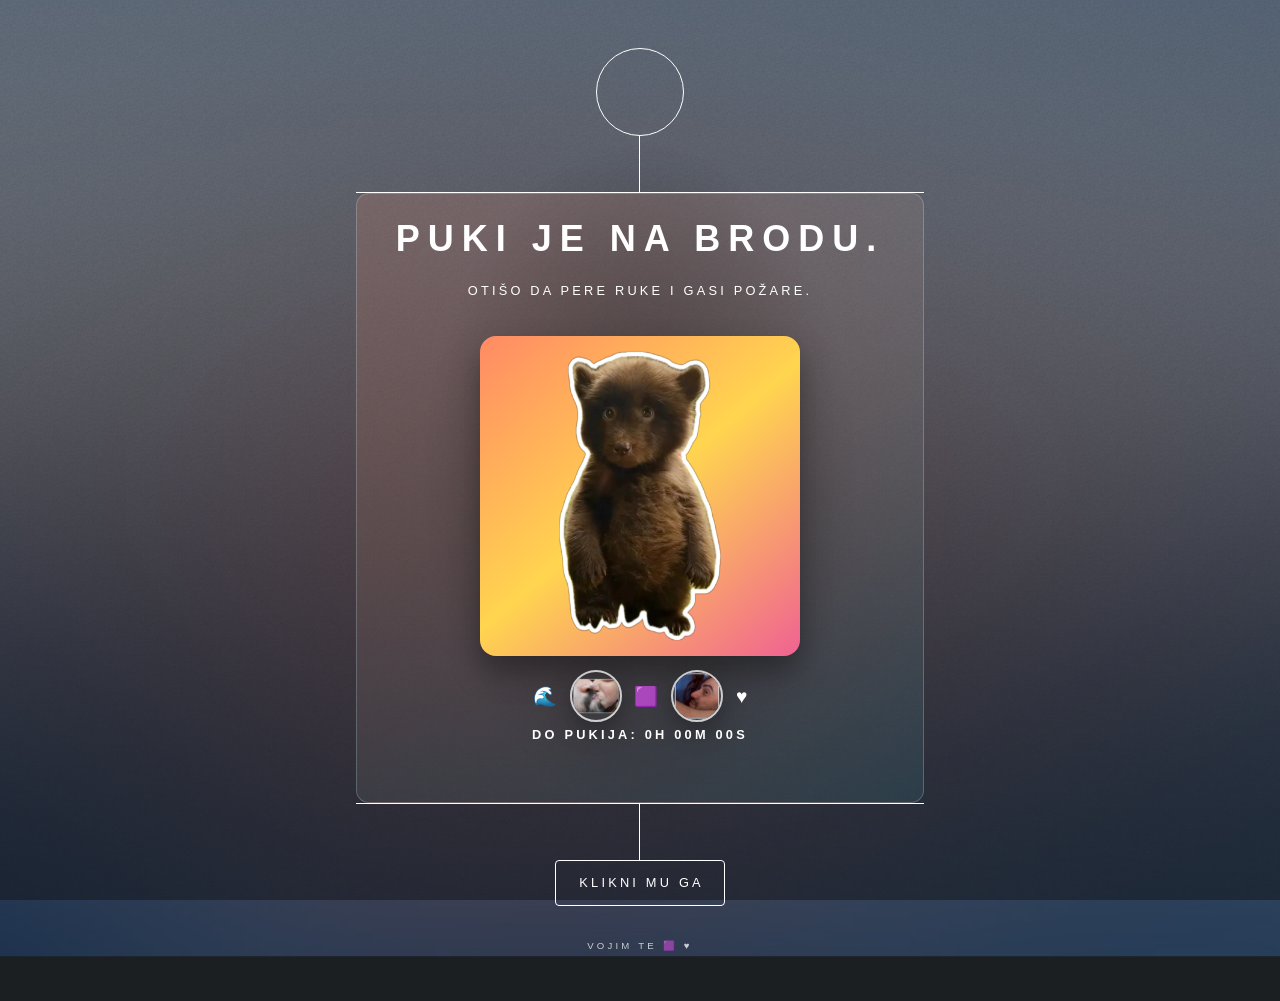
==== commit 17f3c034: "Add image styling and update text content in "Puki na brodu" page" ====
--- a/puki-na-brodu.html
+++ b/puki-na-brodu.html
@@ -42,6 +42,23 @@
 				box-shadow: 0 10px 24px rgba(0, 0, 0, 0.3);
 			}
 
+			.puki-glavna-slika-okvir {
+				margin: 1rem auto 0;
+				width: min(320px, 88%);
+				padding: 0.35rem;
+				border-radius: 1rem;
+				background: linear-gradient(140deg, var(--boja-1), var(--boja-2), var(--boja-4));
+				box-shadow: 0 16px 30px rgba(0, 0, 0, 0.35);
+			}
+
+			.puki-glavna-slika {
+				display: block;
+				width: 100%;
+				aspect-ratio: 1 / 1;
+				object-fit: cover;
+				border-radius: 0.8rem;
+			}
+
 			.brod-kutija {
 				display: grid;
 				gap: 1.25rem;
@@ -196,6 +213,10 @@
 				.ukras-slika {
 					width: 42px;
 					height: 42px;
+				}
+
+				.puki-glavna-slika-okvir {
+					width: min(250px, 92%);
 				}
 			}
 		</style>
@@ -211,12 +232,15 @@
 					<div class="inner">
 						<h1>Puki je na brodu.</h1>
 						<p>Otišo da pere ruke i gasi požare.</p>
+						<div class="puki-glavna-slika-okvir">
+							<img class="puki-glavna-slika" src="images/puki.webp" alt="Puki na početnoj" />
+						</div>
 						<div class="osmeh-red" aria-hidden="true">
 							<span>🌊</span>
 							<img class="ukras-slika" src="images/ljub.webp" alt="" />
-							<span>💙</span>
+							<span>🟪</span>
 							<img class="ukras-slika" src="images/grl.webp" alt="" />
-							<span>🛳️</span>
+							<span>♥️</span>
 						</div>
 						<p class="brod-odbrojavanje" id="odbrojavanjeSati">Odbrojavanje</p>
 						<p class="brod-podtekst" id="odbrojavanjeOpis">Puki povratak dan trijes prvi oktobar.</p>
@@ -244,7 +268,7 @@
 								<p>
 									A bre stenčugo...<br />
 									Nemo pačeš, mnogo te vojim i nedostaješ mi.<br />
-									Brzo se vraćam, nećeš ni osetiti. 🤍
+									Brzo se vraćam, nećeš ni osetiti. 🟪 
 								</p>
 								<img class="slika-poruke" src="images/ljub.webp" alt="Puki i ti dok se ljubite" />
 							</div>
@@ -256,7 +280,8 @@
 								<h3 id="rucnaPorukaNaslov">Otvori kad Puki otključa</h3>
 								<span class="poruka-strelica" aria-hidden="true">▼</span>
 							</div>
-							<span class="poruka-hint" id="rucnaPorukaHint"><span class="poruka-emodzi" aria-hidden="true">🔒</span> Još je zaključano, klik može samo da proba.</span>
+							<span class="poruka-hint" id="rucnaPorukaHint"><span class="poruka-emodzi" aria-hidden="true">🔒</span> Nemož da vidiš još sačkaj malo.
+								Puki će je otključati kad bude vreme (kad stigne)..</span>
 							<div class="poruka-sadrzaj" id="sadrzajRucnePoruke">
 								<p id="rucnaPorukaTekst">Nema poruke još.</p>
 								<img class="slika-poruke" src="images/grl.webp" alt="Puki i ti dok se grlite" />
@@ -268,7 +293,7 @@
 			</div>
 
 			<footer id="footer">
-				<p class="copyright">vojim te</p>
+				<p class="copyright">vojim te 🟪 ♥️</p>
 			</footer>
 		</div>
 
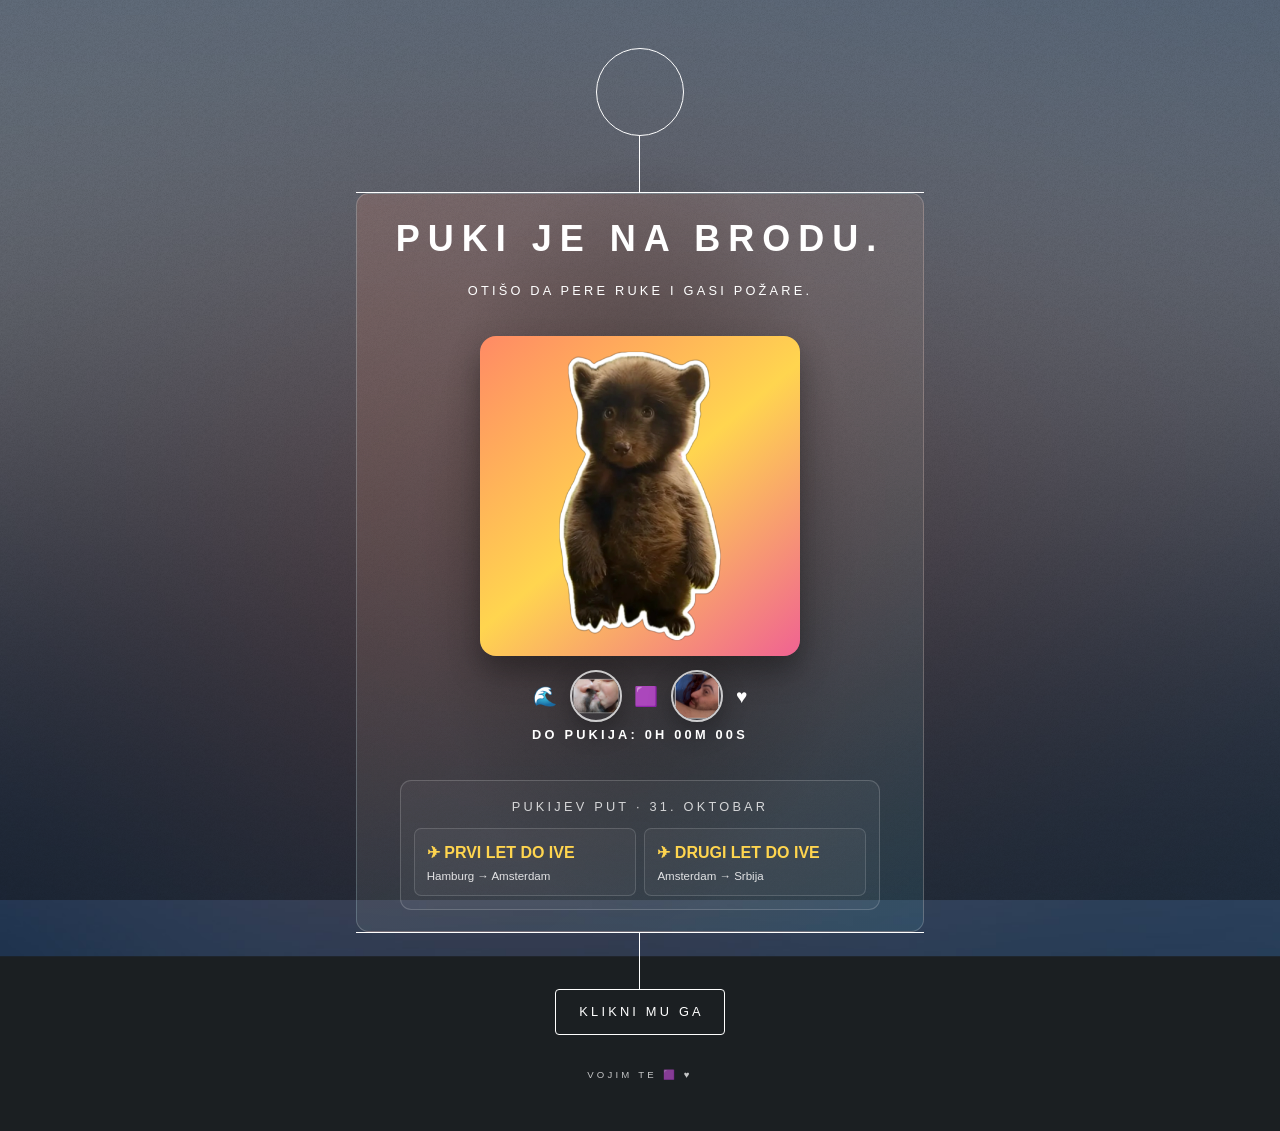
==== commit 1fce7a3a: "Add flight tracking section with links and styling to "Puki na brodu" page" ====
--- a/puki-na-brodu.html
+++ b/puki-na-brodu.html
@@ -64,6 +64,142 @@
 				gap: 1.25rem;
 			}
 
+			.pretraga-kutija {
+				margin-bottom: 1.5rem;
+				padding: 1rem 1rem 0.9rem;
+				border: 1px solid rgba(255, 255, 255, 0.2);
+				border-radius: 0.8rem;
+				background: linear-gradient(135deg, rgba(255, 138, 101, 0.14), rgba(77, 208, 225, 0.08));
+				box-shadow: 0 14px 28px rgba(0,0,0,0.18);
+			}
+
+			.pretraga-label {
+				display: block;
+				margin-bottom: 0.65rem;
+				font-size: 0.82rem;
+				letter-spacing: 0.14rem;
+				text-transform: uppercase;
+				opacity: 0.9;
+			}
+
+			.pretraga-okvir {
+				display: flex;
+				align-items: center;
+				gap: 0.6rem;
+				padding: 0.8rem 0.9rem;
+				border-radius: 999px;
+				background: rgba(255, 255, 255, 0.04);
+				border: 1px solid rgba(255, 255, 255, 0.2);
+				transition: border-color 180ms ease, box-shadow 180ms ease;
+			}
+
+			.pretraga-okvir:focus-within {
+				border-color: rgba(255, 213, 79, 0.9);
+				box-shadow: 0 0 0 3px rgba(255, 213, 79, 0.12);
+			}
+
+			.pretraga-okvir input {
+				width: 100%;
+				background: transparent;
+				border: none;
+				color: #fff;
+				font: inherit;
+				padding: 0;
+				outline: none;
+			}
+
+			.pretraga-okvir input::placeholder {
+				color: rgba(255,255,255,0.6);
+			}
+
+			.pretraga-ikona {
+				font-size: 1.15rem;
+			}
+
+			.pretraga-tagovi {
+				display: flex;
+				flex-wrap: wrap;
+				gap: 0.5rem;
+				margin-top: 0.8rem;
+			}
+
+			.pretraga-tag {
+				display: inline-flex;
+				align-items: center;
+				justify-content: center;
+				min-height: 2.35rem;
+				padding: 0.42rem 0.72rem;
+				border-radius: 999px;
+				border: 1px solid rgba(255,255,255,0.18);
+				background: rgba(255,255,255,0.04);
+				color: #fff;
+				font-size: 0.72rem;
+				letter-spacing: 0.03rem;
+				cursor: pointer;
+				transition: transform 180ms ease, background 180ms ease, border-color 180ms ease;
+			}
+
+			.pretraga-tag:hover {
+				transform: translateY(-1px);
+				background: rgba(255, 213, 79, 0.08);
+				border-color: rgba(255, 213, 79, 0.75);
+			}
+
+			.pretraga-tag.izabrano {
+				background: linear-gradient(135deg, var(--boja-1), var(--boja-4));
+				border-color: transparent;
+				box-shadow: 0 8px 18px rgba(240, 98, 146, 0.22);
+			}
+
+			.pretraga-odgovor {
+				display: none;
+				margin-top: 0.9rem;
+				padding: 0.9rem 1rem;
+				border-left: 3px solid var(--boja-2);
+				border-radius: 0.6rem;
+				background: rgba(255,255,255,0.04);
+				animation: poruka-uzdah 440ms ease;
+			}
+
+			.pretraga-odgovor.otvoreno {
+				display: block;
+			}
+
+			.pretraga-odgovor strong {
+				color: #ffd54f;
+			}
+
+			@keyframes poruka-uzdah {
+				0% { opacity: 0; transform: translateY(8px); }
+				100% { opacity: 1; transform: translateY(0); }
+			}
+
+			.stranice-tabovi {
+				display: flex;
+				flex-wrap: wrap;
+				gap: 0.55rem;
+				margin: 0.3rem 0 1.15rem;
+			}
+
+			.stranica-dugme {
+				padding: 0.5rem 0.85rem;
+				border-radius: 999px;
+				border: 1px solid rgba(255,255,255,0.18);
+				background: rgba(255,255,255,0.04);
+				color: #fff;
+				font-size: 0.72rem;
+				letter-spacing: 0.04rem;
+				text-transform: uppercase;
+				cursor: pointer;
+				transition: all 180ms ease;
+			}
+
+			.stranica-dugme.aktivan {
+				background: linear-gradient(135deg, var(--boja-1), var(--boja-4));
+				border-color: transparent;
+				box-shadow: 0 10px 22px rgba(240, 98, 146, 0.25);
+			}
+
 			.brod-kartica {
 				border: 1px solid rgba(255, 255, 255, 0.25);
 				border-radius: 0.5rem;
@@ -95,14 +231,6 @@
 				opacity: 0.86;
 			}
 
-			.brod-oznaka.otkljucano {
-				color: #8bffb4;
-			}
-
-			.brod-oznaka.zakljucano {
-				color: #ffd88a;
-			}
-
 			.brod-kartica h3 {
 				margin: 0.65rem 0 0.5rem;
 				font-size: 1rem;
@@ -167,18 +295,6 @@
 				border: 1px solid rgba(255, 255, 255, 0.35);
 			}
 
-			.brod-kartica.zakljucano-tresenje {
-				animation: tresni 360ms ease;
-			}
-
-			@keyframes tresni {
-				0% { transform: translateX(0); }
-				25% { transform: translateX(-5px); }
-				50% { transform: translateX(5px); }
-				75% { transform: translateX(-3px); }
-				100% { transform: translateX(0); }
-			}
-
 			.brod-odbrojavanje {
 				font-size: 1.5rem;
 				font-weight: 700;
@@ -191,6 +307,67 @@
 				opacity: 0.84;
 				margin-top: 0.35rem;
 				font-size: 0.92rem;
+			}
+
+			.letovi-okvir {
+				margin: 1rem auto 0;
+				max-width: 30rem;
+				padding: 0.8rem;
+				border: 1px solid rgba(255, 255, 255, 0.18);
+				border-radius: 0.7rem;
+				background: rgba(255, 255, 255, 0.04);
+			}
+
+			.letovi-naslov {
+				margin: 0 0 0.55rem;
+				font-size: 0.75rem;
+				letter-spacing: 0.1rem;
+				text-transform: uppercase;
+				opacity: 0.78;
+			}
+
+			.letovi-lista {
+				display: grid;
+				grid-template-columns: repeat(2, minmax(0, 1fr));
+				gap: 0.55rem;
+			}
+
+			.let-link {
+				display: flex;
+				flex-direction: column;
+				align-items: flex-start;
+				gap: 0.15rem;
+				min-width: 0;
+				padding: 0.65rem 0.75rem;
+				border: 1px solid rgba(255, 255, 255, 0.15);
+				border-radius: 0.45rem;
+				background: rgba(255, 255, 255, 0.035);
+				color: #fff;
+				text-align: left;
+				text-decoration: none;
+				transition: background 180ms ease, border-color 180ms ease, transform 180ms ease;
+			}
+
+			.let-link:hover {
+				transform: translateY(-2px);
+				border-color: rgba(255, 213, 79, 0.7);
+				background: rgba(255, 213, 79, 0.08);
+			}
+
+			.let-link:focus-visible {
+				outline: 2px solid var(--boja-2);
+				outline-offset: 2px;
+			}
+
+			.let-broj {
+				font-weight: 700;
+				color: var(--boja-2);
+			}
+
+			.let-ruta {
+				font-size: 0.72rem;
+				line-height: 1.4;
+				opacity: 0.85;
 			}
 
 			.napomena-azuriranje {
@@ -244,6 +421,19 @@
 						</div>
 						<p class="brod-odbrojavanje" id="odbrojavanjeSati">Odbrojavanje</p>
 						<p class="brod-podtekst" id="odbrojavanjeOpis">Puki povratak dan trijes prvi oktobar.</p>
+								<div class="letovi-okvir" aria-label="Praćenje letova 31. oktobra">
+									<p class="letovi-naslov">Pukijev put · 31. oktobar</p>
+									<div class="letovi-lista">
+										<a class="let-link" href="https://www.flightradar24.com/data/flights/kl1758" target="_blank" rel="noopener noreferrer" aria-label="Prati let KL1758 od Hamburga do Amsterdama">
+											<span class="let-broj">✈ PRVI LET DO IVE</span>
+											<span class="let-ruta">Hamburg → Amsterdam</span>
+										</a>
+										<a class="let-link" href="https://www.flightradar24.com/data/flights/kl1985" target="_blank" rel="noopener noreferrer" aria-label="Prati let KL1985 od Amsterdama do Srbije">
+											<span class="let-broj">✈ DRUGI LET DO IVE</span>
+											<span class="let-ruta">Amsterdam → Srbija</span>
+										</a>
+									</div>
+								</div>
 					</div>
 				</div>
 				<nav>
@@ -256,9 +446,22 @@
 			<div id="main">
 				<article id="poruke">
 					<h2 class="major">Otvori kad...</h2>
+						<div class="pretraga-kutija">
+							<p class="pretraga-label">Kako se danas osećate gospođice lav?</p>
+							<div class="pretraga-tagovi" aria-label="Osećanja i potrebe">
+								<button class="pretraga-tag" type="button" data-tag="teško">🌧️ Teško mi je</button>
+								<button class="pretraga-tag" type="button" data-tag="nedostaje">💌 Nedostaješ mi</button>
+								<button class="pretraga-tag" type="button" data-tag="umorna">😴 Umorna sam</button>
+								<button class="pretraga-tag" type="button" data-tag="tužna">🌧️ Tužna sam</button>
+								<button class="pretraga-tag" type="button" data-tag="sama">🫂 Trebaš mi</button>
+								<button class="pretraga-tag" type="button" data-tag="sreća">☀️ Srećna sam</button>
+								<button class="pretraga-tag" type="button" data-tag="mir">🫧 Treba mi mir</button>
+							</div>
+						</div>
+
 					<div class="brod-kutija">
-						<section class="brod-kartica poruka-kartica" id="karticaUvekTu" data-zakljucana="ne" role="button" tabindex="0" aria-expanded="false" aria-controls="sadrzajUvekTu">
-							<p class="brod-oznaka otkljucano"><span class="icon solid fa-envelope-open-text"></span> Otključano</p>
+							<section class="brod-kartica poruka-kartica" id="karticaUvekTu" data-kategorija="bliskost" data-emocije="nedostaje" data-tags="nedostaje ljubav bliskost volim te topao" role="button" tabindex="0" aria-expanded="false" aria-controls="sadrzajUvekTu">
+							<p class="brod-oznaka"><span class="icon solid fa-envelope-open-text"></span> Poruka</p>
 							<div class="poruka-zaglavlje">
 								<h3>Otvori kad ti baš falim</h3>
 								<span class="poruka-strelica" aria-hidden="true">▼</span>
@@ -270,24 +473,112 @@
 									Nemo pačeš, mnogo te vojim i nedostaješ mi.<br />
 									Brzo se vraćam, nećeš ni osetiti. 🟪 
 								</p>
-								<img class="slika-poruke" src="images/ljub.webp" alt="Puki i ti dok se ljubite" />
+								<img class="slika-poruke" src="images/WhatsApp Image 2026-08-28 at 14.34.20.jpeg" alt="Puki i ti u bliskom trenutku" />
 							</div>
 						</section>
 
-						<section class="brod-kartica poruka-kartica" id="rucnaPorukaKartica" data-zakljucana="da" role="button" tabindex="0" aria-expanded="false" aria-controls="sadrzajRucnePoruke">
-							<p class="brod-oznaka zakljucano" id="rucnaPorukaOznaka"><span class="icon solid fa-lock"></span> Zaključano</p>
+						<section class="brod-kartica poruka-kartica" id="karticaPet" data-kategorija="teško" data-emocije="teško" data-tags="teško tuga nevolja stres nervozna nesigurnost" role="button" tabindex="0" aria-expanded="false" aria-controls="sadrzajPet">
+							<p class="brod-oznaka"><span class="icon solid fa-envelope-open-text"></span> Poruka</p>
 							<div class="poruka-zaglavlje">
-								<h3 id="rucnaPorukaNaslov">Otvori kad Puki otključa</h3>
+								<h3>Otvori kad ti je najteže</h3>
 								<span class="poruka-strelica" aria-hidden="true">▼</span>
 							</div>
-							<span class="poruka-hint" id="rucnaPorukaHint"><span class="poruka-emodzi" aria-hidden="true">🔒</span> Nemož da vidiš još sačkaj malo.
-								Puki će je otključati kad bude vreme (kad stigne)..</span>
-							<div class="poruka-sadrzaj" id="sadrzajRucnePoruke">
-								<p id="rucnaPorukaTekst">Nema poruke još.</p>
-								<img class="slika-poruke" src="images/grl.webp" alt="Puki i ti dok se grlite" />
-							</div>
-							<span class="napomena-azuriranje">Nema poruke bjež.</span>
+							<span class="poruka-hint"><span class="poruka-emodzi" aria-hidden="true">💌</span> Klikni karticu da otvoriš poruku.</span>
+							<div class="poruka-sadrzaj" id="sadrzajPet">
+								<p>
+									Lavv znam da ti je ponekad teško kad ti se nakupi sve, i problemi i obaveze i nemanje pukija, i da se osećaš kao da sama prolaziš kroz to.<br />
+									Kad ti se to desi, otvori ovu poruku i seti se da nisi sama u tome. Ja sam ovde, iako nisam pored tebe.<br />
+									Ti si moja najvažnija stvar, i to se ne menja ni kad je lako ni kad je teško u životu.
+								</p>
+								<img class="slika-poruke" src="images/WhatsApp Image 2026-08-28 at 14.34.21 (1).jpeg" alt="Puki i ti zajedno" />
+							</div>
 						</section>
+
+						<section class="brod-kartica poruka-kartica" id="karticaDevetMeseci" data-emocije="devet meseci" role="button" tabindex="0" aria-expanded="false" aria-controls="sadrzajDevetMeseci">
+							<p class="brod-oznaka"><span class="icon solid fa-heart"></span> 9 meseci</p>
+							<div class="poruka-zaglavlje">
+								<h3>Otvori kad slavimo 9 meseci</h3>
+								<span class="poruka-strelica" aria-hidden="true">▼</span>
+							</div>
+							<span class="poruka-hint"><span class="poruka-emodzi" aria-hidden="true">🎉</span> Posebna poruka za naš mali datum.</span>
+							<div class="poruka-sadrzaj" id="sadrzajDevetMeseci">
+								<p>
+									Danas nam je devet meseci lav. Hvala ti za sve naše razgovore, grlove, gluposti i trenutke koje pamtim samo zato što su naši.<br />
+									Nije svaki dan bio savršen, ali je svaki bio deo nečega što mi mnogo znači. Volim te i jedva čekam da te vidim.<br />
+									Srećnih nam devet meseci. 🟪
+								</p>
+								<img class="slika-poruke" src="images/WhatsApp Image 2026-08-28 at 14.34.23.jpeg" alt="Puki i ti dok slavite devet meseci" />
+							</div>
+						</section>
+
+						<section class="brod-kartica poruka-kartica" data-emocije="umorna" role="button" tabindex="0" aria-expanded="false" aria-controls="sadrzajUmorna">
+							<p class="brod-oznaka"><span class="icon solid fa-envelope-open-text"></span> Poruka</p>
+							<div class="poruka-zaglavlje">
+								<h3>Otvori kad si umorna</h3>
+								<span class="poruka-strelica" aria-hidden="true">▼</span>
+							</div>
+							<span class="poruka-hint"><span class="poruka-emodzi" aria-hidden="true">😴</span> Klikni karticu da otvoriš poruku.</span>
+							<div class="poruka-sadrzaj" id="sadrzajUmorna">
+								<p>
+									Ne moraš danas sve da stigneš. Odmori malo, udahni i seti se da će ispitnih rokova biti uvek.<br />
+									Sve će proći vremenom, ne moraš sve sama, puki je uvek tu za tebe. Volim te!
+								</p>
+								<img class="slika-poruke" src="images/WhatsApp Image 2026-08-28 at 14.34.21 (2).jpeg" alt="Puki i ti zajedno" />
+							</div>
+						</section>
+
+						<section class="brod-kartica poruka-kartica" data-emocije="tužna" role="button" tabindex="0" aria-expanded="false" aria-controls="sadrzajTuzna">
+							<p class="brod-oznaka"><span class="icon solid fa-envelope-open-text"></span> Poruka</p>
+							<div class="poruka-zaglavlje">
+								<h3>Otvori kad si tužna</h3>
+								<span class="poruka-strelica" aria-hidden="true">▼</span>
+							</div>
+							<span class="poruka-hint"><span class="poruka-emodzi" aria-hidden="true">🌧️</span> Klikni karticu da otvoriš poruku.</span>
+							<div class="poruka-sadrzaj" id="sadrzajTuzna">
+								<p>Ne moraš da budeš dobro ovog trenutka. Voleo bih da mogu da te grl i maz i ljub, ali dok ne mogu, samo znaj da mislim na tebe i da će ovo proći. Tu sam za tebe.</p>
+								<img class="slika-poruke" src="images/WhatsApp Image 2026-08-28 at 14.34.23 (1).jpeg" alt="Puki i ti zajedno" />
+							</div>
+						</section>
+
+						<section class="brod-kartica poruka-kartica" data-emocije="sama" role="button" tabindex="0" aria-expanded="false" aria-controls="sadrzajSama">
+							<p class="brod-oznaka"><span class="icon solid fa-envelope-open-text"></span> Poruka</p>
+							<div class="poruka-zaglavlje">
+								<h3>Otvori kad ti treba da znaš da sam tu</h3>
+								<span class="poruka-strelica" aria-hidden="true">▼</span>
+							</div>
+							<span class="poruka-hint"><span class="poruka-emodzi" aria-hidden="true">🫂</span> Klikni karticu da otvoriš poruku.</span>
+							<div class="poruka-sadrzaj" id="sadrzajSama">
+								<p>Bez obzira na to koliko smo daleko, nisi sama. Seti se da uvek imaš medu koji stalno misli na tebe, i koji će uvek biti tu za tebe.</p>
+								<img class="slika-poruke" src="images/WhatsApp Image 2026-08-28 at 14.34.22.jpeg" alt="Puki i ti u zajedničkom trenutku" />
+							</div>
+						</section>
+
+						<section class="brod-kartica poruka-kartica" data-emocije="sreća" role="button" tabindex="0" aria-expanded="false" aria-controls="sadrzajSreca">
+							<p class="brod-oznaka"><span class="icon solid fa-envelope-open-text"></span> Poruka</p>
+							<div class="poruka-zaglavlje">
+								<h3>Otvori kad si srećna</h3>
+								<span class="poruka-strelica" aria-hidden="true">▼</span>
+							</div>
+							<span class="poruka-hint"><span class="poruka-emodzi" aria-hidden="true">☀️</span> Klikni karticu da otvoriš poruku.</span>
+							<div class="poruka-sadrzaj" id="sadrzajSreca">
+								<p> Vojim kad si srećna, čak i kada nisam tu da to vidim uživo. Zapamti kako se sad osećaš i čuvaj to dok se ne vratim!</p>
+								<img class="slika-poruke" src="images/WhatsApp Image 2026-08-28 at 14.34.23.jpeg" alt="Puki i ti nasmejani" />
+							</div>
+						</section>
+
+						<section class="brod-kartica poruka-kartica" data-emocije="mir" role="button" tabindex="0" aria-expanded="false" aria-controls="sadrzajMir">
+							<p class="brod-oznaka"><span class="icon solid fa-envelope-open-text"></span> Poruka</p>
+							<div class="poruka-zaglavlje">
+								<h3>Otvori kad ti treba mir</h3>
+								<span class="poruka-strelica" aria-hidden="true">▼</span>
+							</div>
+							<span class="poruka-hint"><span class="poruka-emodzi" aria-hidden="true">🫧</span> Klikni karticu da otvoriš poruku.</span>
+							<div class="poruka-sadrzaj" id="sadrzajMir">
+								<p>Skloni se na minut od svega i udahni. Ne moraš sve da rešiš sada. Zamisli da sam pored tebe i da smo ušuškani i da se mazimo. Vojim te i tu sam.</p>
+								<img class="slika-poruke" src="images/WhatsApp Image 2026-08-28 at 14.34.25.jpeg" alt="Puki i ti u mirnom trenutku" />
+							</div>
+						</section>
+
 					</div>
 				</article>
 			</div>
@@ -306,21 +597,14 @@
 		<script src="assets/js/main.js"></script>
 		<script>
 			(function () {
+					var KARTICE = Array.prototype.slice.call(document.querySelectorAll('.poruka-kartica'));
+					var TRENUTNA_EMOCIJA = '';
+
 				var povratakU = new Date('2026-10-31T23:00:00+01:00');
 				var odbrojavanjeSatiEl = document.getElementById('odbrojavanjeSati');
 				var odbrojavanjeOpisEl = document.getElementById('odbrojavanjeOpis');
 
 				
-				var RUCNA_PORUKA = {
-					otkljucana: false
-				};
-
-				var rucnaPorukaOznakaEl = document.getElementById('rucnaPorukaOznaka');
-				var rucnaPorukaNaslovEl = document.getElementById('rucnaPorukaNaslov');
-				var rucnaPorukaTekstEl = document.getElementById('rucnaPorukaTekst');
-				var rucnaPorukaKarticaEl = document.getElementById('rucnaPorukaKartica');
-				var rucnaPorukaHintEl = document.getElementById('rucnaPorukaHint');
-
 				function dopuniNulom(vrednost) {
 					return String(vrednost).padStart(2, '0');
 				}
@@ -346,34 +630,36 @@
 					odbrojavanjeOpisEl.textContent = 'Povratak planiran 31. oktobra predveče (okvirno 23:00).';
 				}
 
-				function prikaziRucnuPoruku() {
-					if (!rucnaPorukaOznakaEl || !rucnaPorukaNaslovEl || !rucnaPorukaTekstEl)
-						return;
-
-					if (RUCNA_PORUKA.otkljucana) {
-						rucnaPorukaOznakaEl.classList.remove('zakljucano');
-						rucnaPorukaOznakaEl.classList.add('otkljucano');
-						rucnaPorukaOznakaEl.innerHTML = '<span class="icon solid fa-envelope-open-text"></span> Otkljucano';
-						rucnaPorukaNaslovEl.textContent = RUCNA_PORUKA.naslov || 'Nova poruka od Pukija';
-						rucnaPorukaTekstEl.textContent = RUCNA_PORUKA.tekst || 'Čekaj nisam stigo da napišemmm.';
-						if (rucnaPorukaKarticaEl)
-							rucnaPorukaKarticaEl.setAttribute('data-zakljucana', 'ne');
-						if (rucnaPorukaHintEl)
-							rucnaPorukaHintEl.innerHTML = '<span class="poruka-emodzi" aria-hidden="true">✨</span> Klikni karticu da otvoriš poruku.';
+					function normalizujTekst(vrednost) {
+						return String(vrednost || '')
+							.toLowerCase()
+							.normalize('NFD')
+							.replace(/[\u0300-\u036f]/g, '')
+							.replace(/[^a-z0-9\s]/g, ' ')
+							.replace(/\s+/g, ' ')
+							.trim();
 					}
-				}
+
+					function filtrirajKartice() {
+						var brojPrikazanihKartica = 0;
+
+						for (var i = 0; i < KARTICE.length; i++) {
+							var kartica = KARTICE[i];
+							var emocijeKartice = kartica.getAttribute('data-emocije') || '';
+							var ukljuci = true;
+
+							if (TRENUTNA_EMOCIJA) {
+								ukljuci = emocijeKartice.split(',').map(normalizujTekst).indexOf(TRENUTNA_EMOCIJA) !== -1;
+							}
+
+							kartica.style.display = ukljuci ? '' : 'none';
+							if (ukljuci)
+								brojPrikazanihKartica++;
+						}
+
+					}
 
 				function promeniOtvorenostKartice(karticaEl) {
-					var jeZakljucana = karticaEl.getAttribute('data-zakljucana') === 'da';
-					if (jeZakljucana) {
-						karticaEl.classList.remove('zakljucano-tresenje');
-						void karticaEl.offsetWidth;
-						karticaEl.classList.add('zakljucano-tresenje');
-						if (rucnaPorukaHintEl)
-							rucnaPorukaHintEl.innerHTML = '<span class="poruka-emodzi" aria-hidden="true">🔐</span> Još malo strpljenja, Puki će otključati kada dođe trenutak.';
-						return;
-					}
-
 					var sadaOtvorena = karticaEl.classList.toggle('otvorena');
 					karticaEl.setAttribute('aria-expanded', sadaOtvorena ? 'true' : 'false');
 				}
@@ -394,8 +680,19 @@
 					}
 				}
 
-				prikaziRucnuPoruku();
+					document.querySelectorAll('.pretraga-tag').forEach(function (tagDugme) {
+						tagDugme.addEventListener('click', function () {
+							var tag = this.getAttribute('data-tag');
+							TRENUTNA_EMOCIJA = TRENUTNA_EMOCIJA === normalizujTekst(tag) ? '' : normalizujTekst(tag);
+							document.querySelectorAll('.pretraga-tag').forEach(function (drugiTag) {
+								drugiTag.classList.toggle('izabrano', drugiTag === tagDugme && TRENUTNA_EMOCIJA !== '');
+							});
+							filtrirajKartice();
+						});
+					});
+
 				poveziKarticeNaKlik();
+					filtrirajKartice();
 				azurirajOdbrojavanje();
 				window.setInterval(azurirajOdbrojavanje, 1000);
 			})();
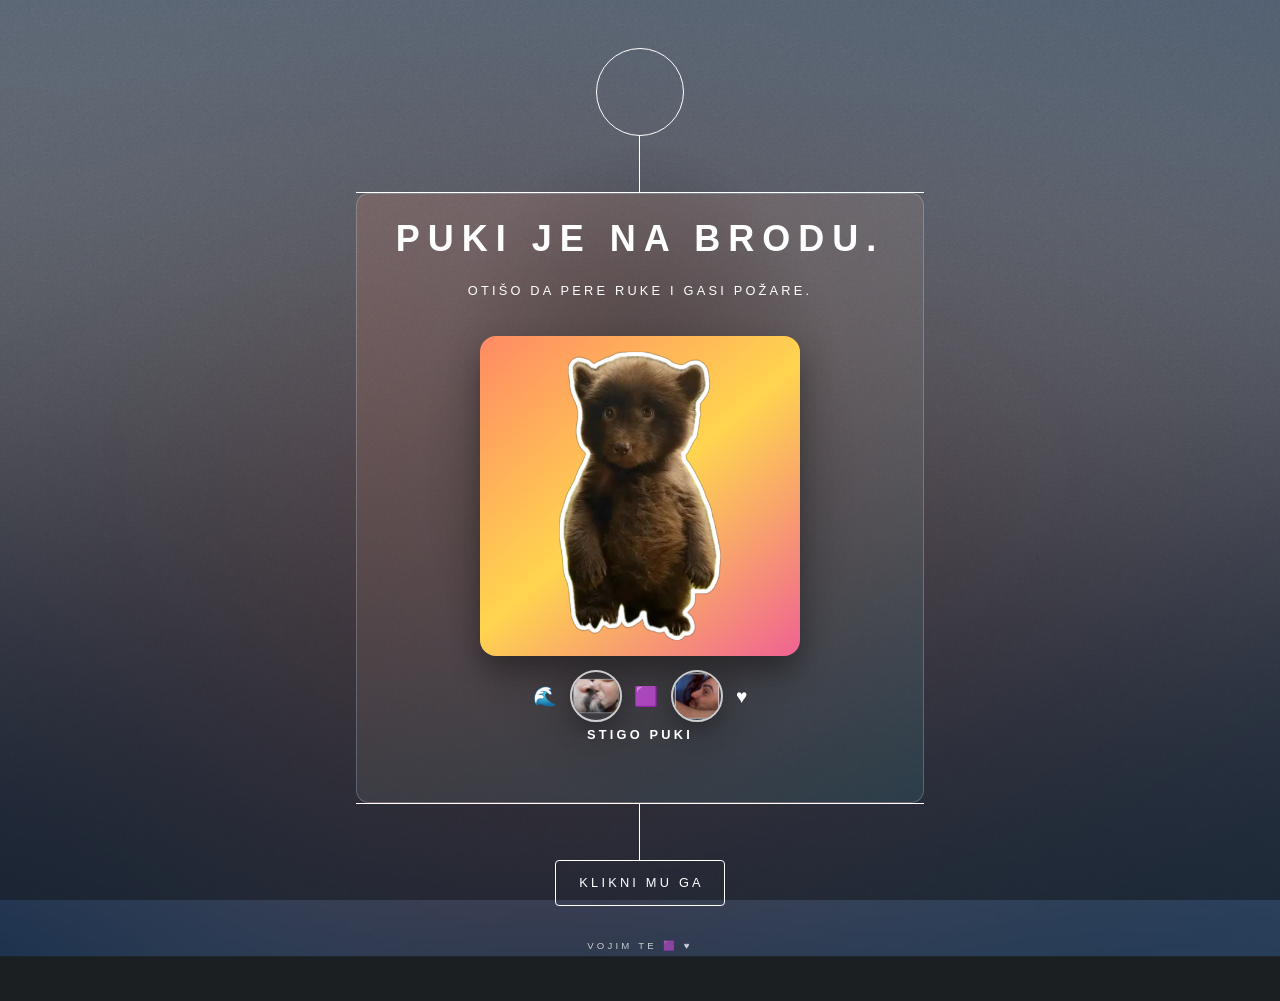
==== commit 66da3d59: "Update countdown timer for Puki's return with new time and message adjustments" ====
--- a/puki-na-brodu.html
+++ b/puki-na-brodu.html
@@ -600,9 +600,10 @@
 					var KARTICE = Array.prototype.slice.call(document.querySelectorAll('.poruka-kartica'));
 					var TRENUTNA_EMOCIJA = '';
 
-				var povratakU = new Date('2026-10-31T23:00:00+01:00');
+				var povratakU = new Date('2026-10-31T23:25:00+01:00');
 				var odbrojavanjeSatiEl = document.getElementById('odbrojavanjeSati');
 				var odbrojavanjeOpisEl = document.getElementById('odbrojavanjeOpis');
+				var letoviOkvirEl = document.querySelector('.letovi-okvir');
 
 				
 				function dopuniNulom(vrednost) {
@@ -616,8 +617,12 @@
 					var razlikaMs = povratakU.getTime() - Date.now();
 
 					if (razlikaMs <= 0) {
-						odbrojavanjeSatiEl.textContent = 'Do Pukija: 0h 00m 00s';
+						odbrojavanjeSatiEl.textContent = 'STIGO PUKI';
 						odbrojavanjeOpisEl.textContent = '';
+						if (letoviOkvirEl) {
+							letoviOkvirEl.remove();
+							letoviOkvirEl = null;
+						}
 						return;
 					}
 
@@ -627,7 +632,7 @@
 					var sekunde = ukupnoSekundi % 60;
 
 					odbrojavanjeSatiEl.textContent = 'Do Pukija: ' + ukupnoSati + 'h ' + dopuniNulom(minuti) + 'm ' + dopuniNulom(sekunde) + 's';
-					odbrojavanjeOpisEl.textContent = 'Povratak planiran 31. oktobra predveče (okvirno 23:00).';
+					odbrojavanjeOpisEl.textContent = 'Povratak planiran 31. oktobra oko 23:25.';
 				}
 
 					function normalizujTekst(vrednost) {
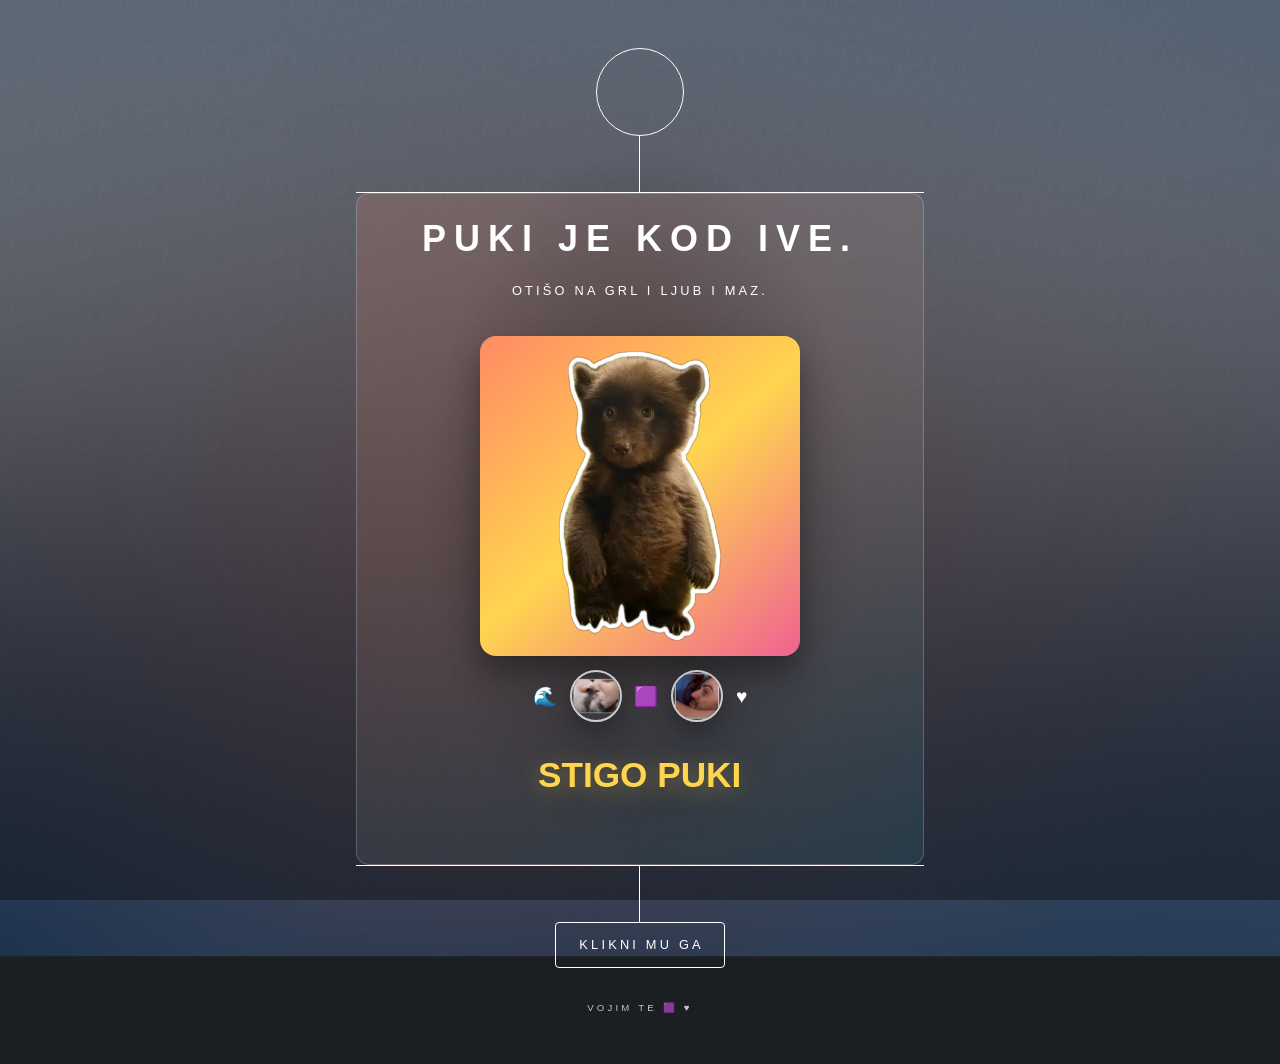
==== commit 3ce9a747: "Add animation and styling for Puki's arrival message on the "Puki na brodu" page" ====
--- a/puki-na-brodu.html
+++ b/puki-na-brodu.html
@@ -303,6 +303,21 @@
 				word-break: break-word;
 			}
 
+			#header .content .inner .brod-odbrojavanje.stigao-puki {
+				margin-top: 1.1rem;
+				font-size: 2.2rem;
+				letter-spacing: 0;
+				color: var(--boja-2);
+				text-shadow: 0 4px 24px rgba(255, 213, 79, 0.38);
+				animation: dolazak-puki 700ms cubic-bezier(0.2, 0.8, 0.2, 1) both;
+			}
+
+			@keyframes dolazak-puki {
+				0% { opacity: 0; transform: translateY(8px) scale(0.94); }
+				70% { opacity: 1; transform: translateY(0) scale(1.03); }
+				100% { opacity: 1; transform: scale(1); }
+			}
+
 			.brod-podtekst {
 				opacity: 0.84;
 				margin-top: 0.35rem;
@@ -387,6 +402,10 @@
 					font-size: 1.2rem;
 				}
 
+				#header .content .inner .brod-odbrojavanje.stigao-puki {
+					font-size: 1.65rem;
+				}
+
 				.ukras-slika {
 					width: 42px;
 					height: 42px;
@@ -407,8 +426,8 @@
 				</div>
 				<div class="content">
 					<div class="inner">
-						<h1>Puki je na brodu.</h1>
-						<p>Otišo da pere ruke i gasi požare.</p>
+						<h1 id="naslovPovratka">Puki je na brodu.</h1>
+						<p id="podnaslovPovratka">Otišo da pere ruke i gasi požare.</p>
 						<div class="puki-glavna-slika-okvir">
 							<img class="puki-glavna-slika" src="images/puki.webp" alt="Puki na početnoj" />
 						</div>
@@ -604,6 +623,8 @@
 				var odbrojavanjeSatiEl = document.getElementById('odbrojavanjeSati');
 				var odbrojavanjeOpisEl = document.getElementById('odbrojavanjeOpis');
 				var letoviOkvirEl = document.querySelector('.letovi-okvir');
+				var naslovPovratkaEl = document.getElementById('naslovPovratka');
+				var podnaslovPovratkaEl = document.getElementById('podnaslovPovratka');
 
 				
 				function dopuniNulom(vrednost) {
@@ -618,7 +639,12 @@
 
 					if (razlikaMs <= 0) {
 						odbrojavanjeSatiEl.textContent = 'STIGO PUKI';
+						odbrojavanjeSatiEl.classList.add('stigao-puki');
 						odbrojavanjeOpisEl.textContent = '';
+						if (naslovPovratkaEl)
+							naslovPovratkaEl.textContent = 'Puki je kod Ive.';
+						if (podnaslovPovratkaEl)
+							podnaslovPovratkaEl.textContent = 'Otišo na grl i ljub i maz.';
 						if (letoviOkvirEl) {
 							letoviOkvirEl.remove();
 							letoviOkvirEl = null;
